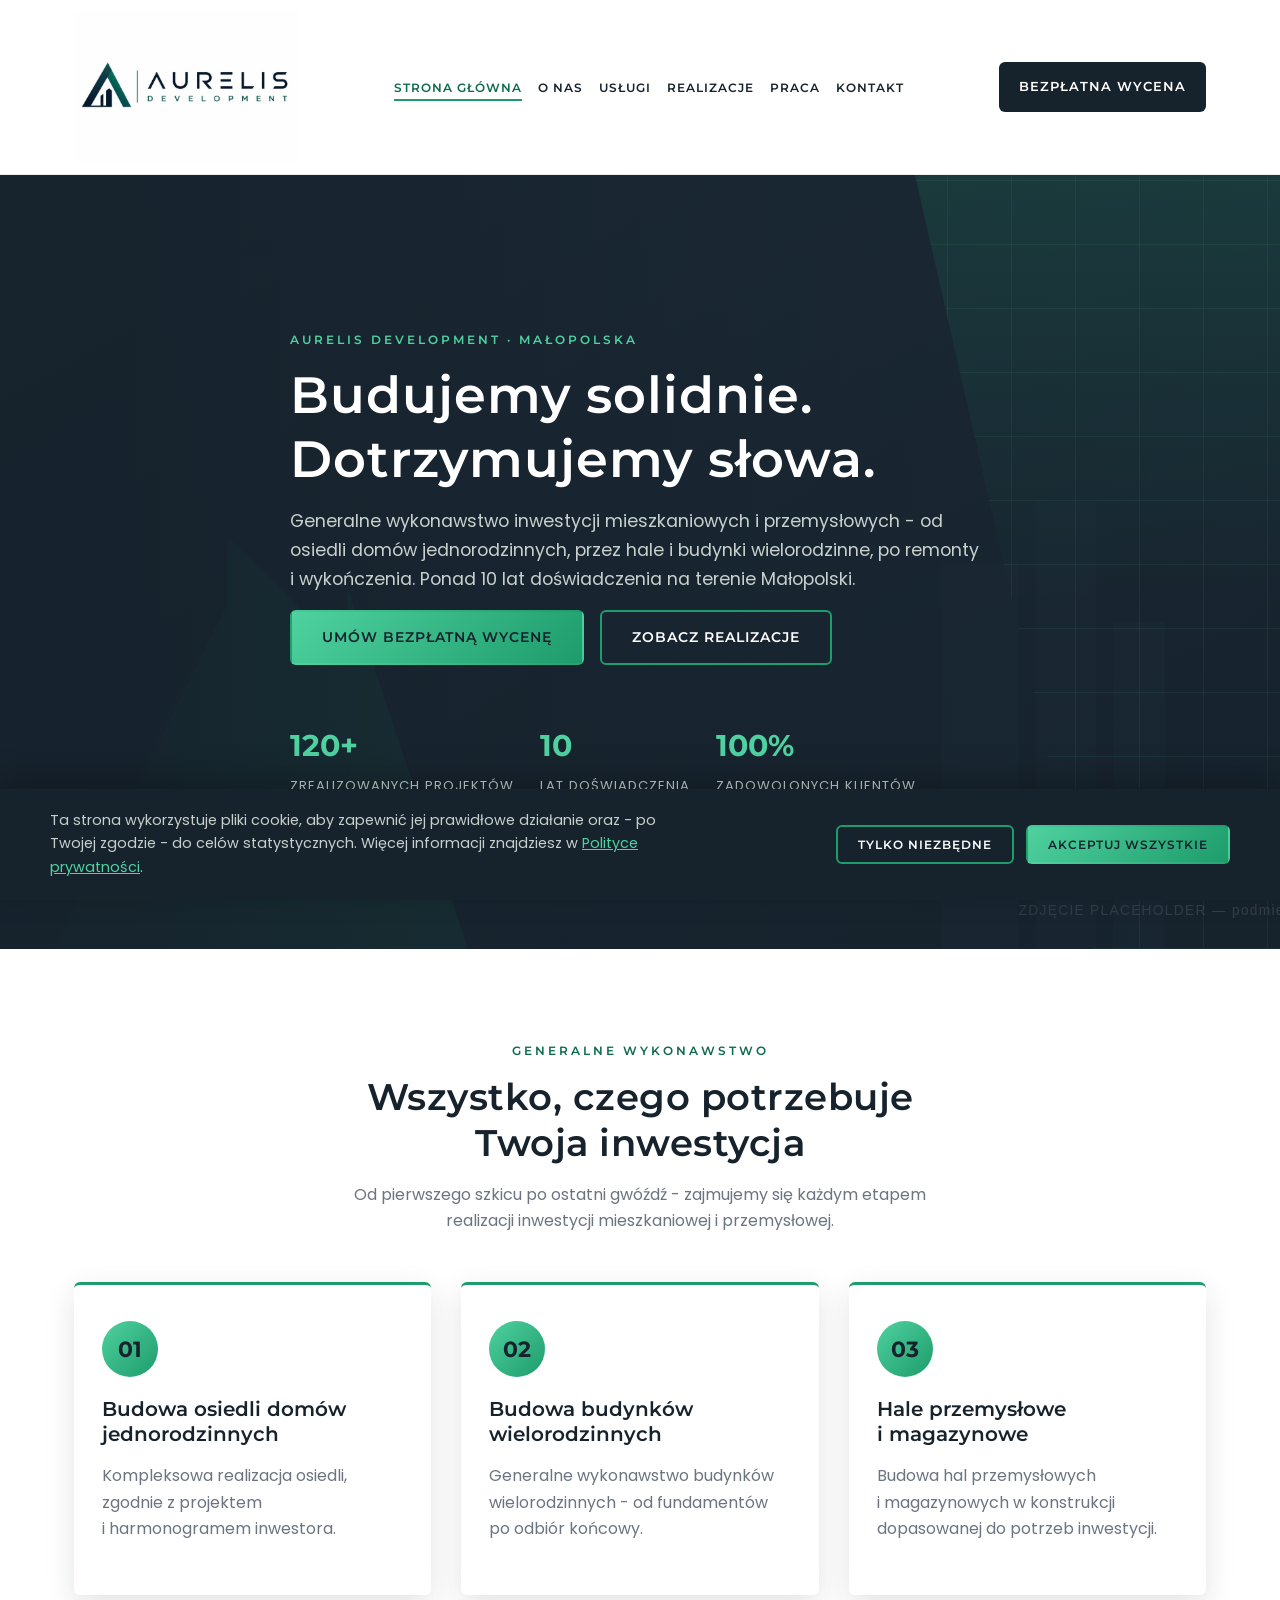
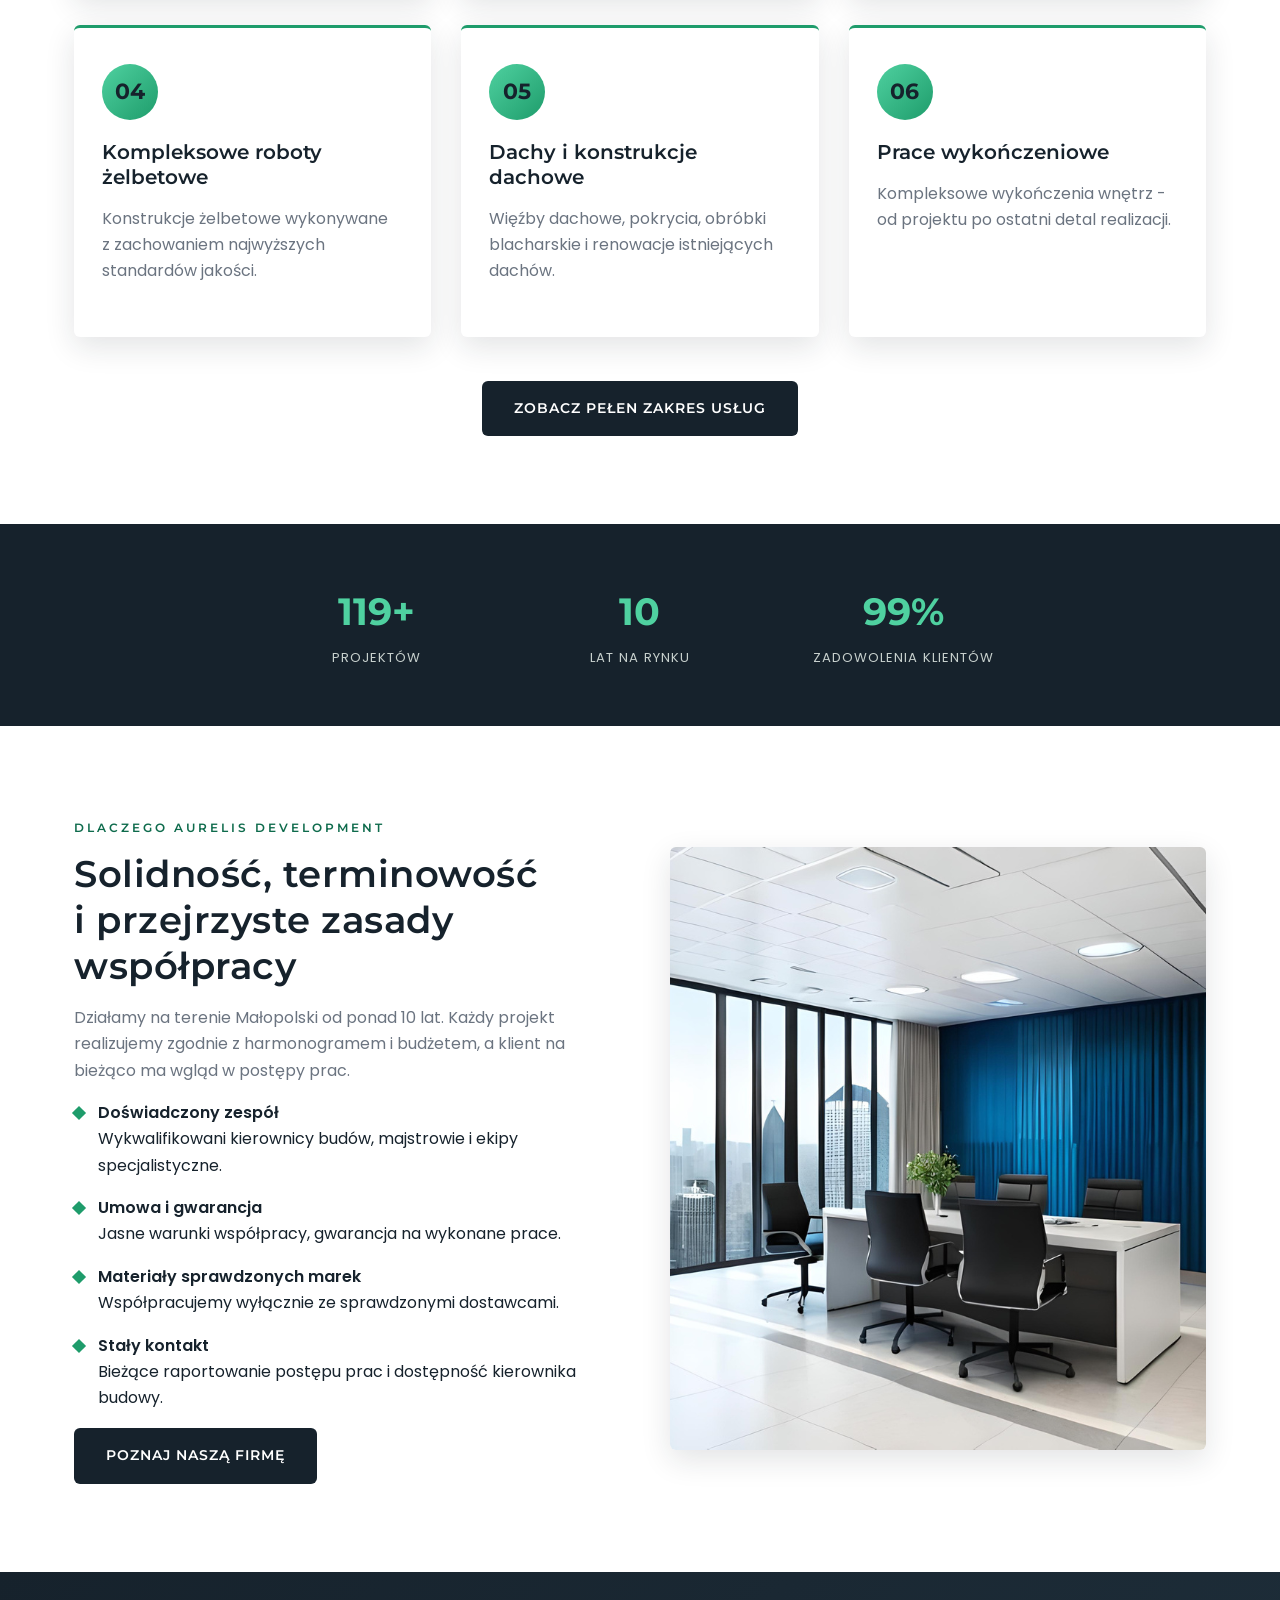
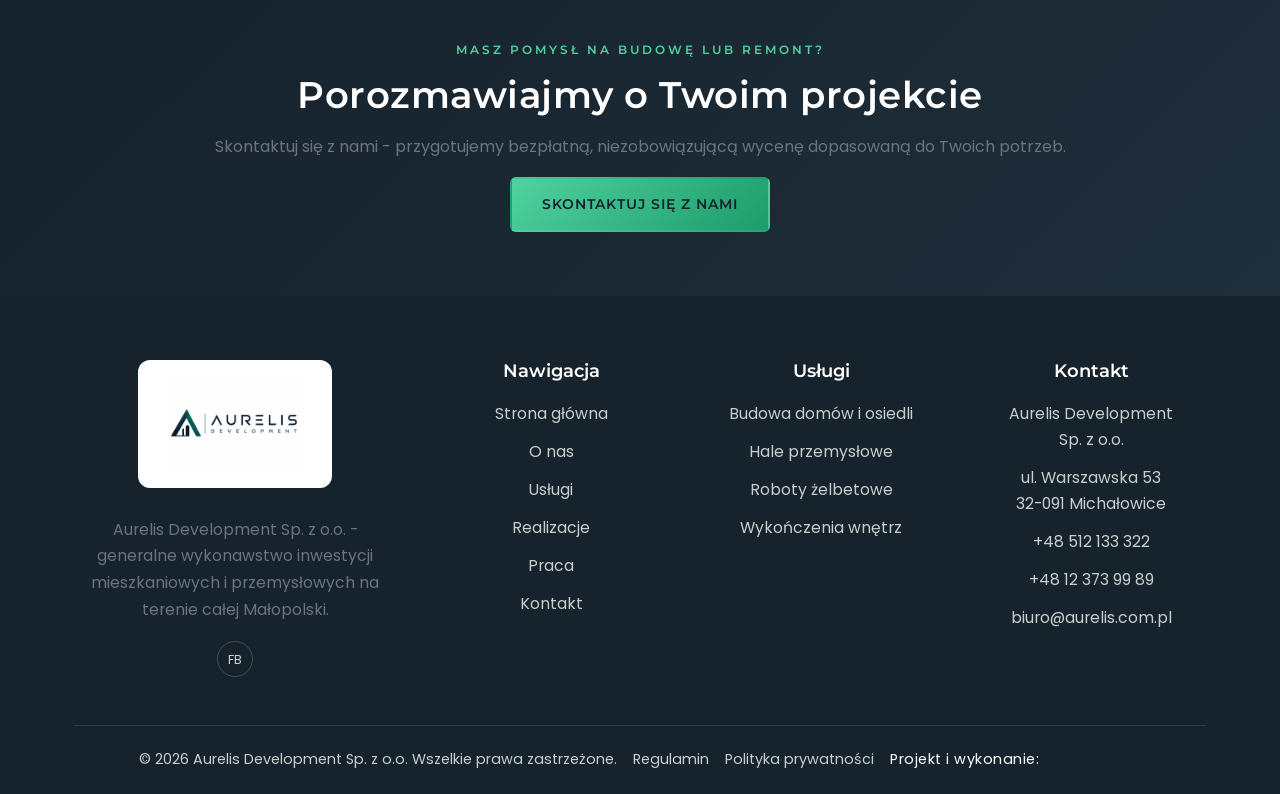
==== index.html @ bced46e0 "SEO/heading audit: fix hierarchy bugs, add OG/canonical/JSON-LD Heading structure: - uslugi.html / p" ====
<!DOCTYPE html>
<html lang="pl">
<head>
<meta charset="UTF-8">
<meta name="viewport" content="width=device-width, initial-scale=1.0">
<title>Aurelis Development - Budowa domów i remonty | Kraków i Małopolska</title>
<meta name="description" content="Aurelis Development Sp. z o.o. - generalne wykonawstwo inwestycji mieszkaniowych i przemysłowych. Budowa domów, osiedli, hal, remonty i wykończenia na terenie Małopolski. Bezpłatna wycena.">
<meta name="keywords" content="budowa domów Kraków, generalne wykonawstwo Małopolska, firma budowlana Kraków, budowa osiedli domów jednorodzinnych, budowa hal przemysłowych, remonty i wykończenia, Aurelis Development">
<link rel="canonical" href="https://aurelis.com.pl/">
<meta property="og:type" content="website">
<meta property="og:site_name" content="Aurelis Development">
<meta property="og:locale" content="pl_PL">
<meta property="og:title" content="Aurelis Development - Budowa domów i remonty | Kraków i Małopolska">
<meta property="og:description" content="Aurelis Development Sp. z o.o. - generalne wykonawstwo inwestycji mieszkaniowych i przemysłowych. Budowa domów, osiedli, hal, remonty i wykończenia na terenie Małopolski. Bezpłatna wycena.">
<meta property="og:url" content="https://aurelis.com.pl/">
<meta property="og:image" content="https://aurelis.com.pl/zespol.png">
<meta name="twitter:card" content="summary_large_image">
<script type="application/ld+json">
{
  "@context": "https://schema.org",
  "@type": "GeneralContractor",
  "name": "Aurelis Development Sp. z o.o.",
  "image": "https://aurelis.com.pl/zespol.png",
  "url": "https://aurelis.com.pl/",
  "telephone": "+48512133322",
  "email": "biuro@aurelis.com.pl",
  "address": {
    "@type": "PostalAddress",
    "streetAddress": "ul. Warszawska 53",
    "addressLocality": "Micha\u0142owice",
    "postalCode": "32-091",
    "addressCountry": "PL"
  },
  "geo": {
    "@type": "GeoCoordinates",
    "latitude": 50.171302,
    "longitude": 19.967697
  },
  "areaServed": "Ma\u0142opolska",
  "priceRange": "$$",
  "sameAs": [
    "https://www.facebook.com/profile.php?id=61591508803163"
  ]
}
</script>
<link rel="icon" type="image/svg+xml" href="logo-mark.svg">
<link rel="stylesheet" href="style.css">
</head>
<body>
<a class="skip-link" href="#main-content">Przejdź do treści</a>

<header class="site-header">
  <div class="container">
    <a href="index.html" class="logo"><img src="logo.svg" alt="Aurelis Development"></a>
    <nav class="main-nav" id="mainNav">
      <ul>
        <li><a href="index.html" class="active">Strona główna</a></li>
        <li><a href="o-nas.html">O nas</a></li>
        <li><a href="uslugi.html">Usługi</a></li>
        <li><a href="realizacje.html">Realizacje</a></li>
        <li><a href="praca.html">Praca</a></li>
        <li><a href="kontakt.html">Kontakt</a></li>
      </ul>
    </nav>
    <div class="header-cta">
      <div class="header-phone">Zadzwoń: <span>+48 512 133 322</span></div>
      <a href="kontakt.html" class="btn btn--dark">Bezpłatna wycena</a>
      <button class="nav-toggle" aria-label="Otwórz menu" aria-controls="mainNav" aria-expanded="false"><span></span><span></span><span></span></button>
    </div>
  </div>
</header>

<main id="main-content">

<section class="hero">
  <img src="hero-bg.svg" alt="Zdjęcie realizacji budowlanej - placeholder" class="hero-bg">
  <div class="hero-overlay"></div>
  <div class="container">
    <div class="hero-content">
      <span class="eyebrow">Aurelis Development · Małopolska</span>
      <h1>Budujemy solidnie.<br>Dotrzymujemy słowa.</h1>
      <p class="lead">Generalne wykonawstwo inwestycji mieszkaniowych i przemysłowych - od osiedli domów jednorodzinnych, przez hale i budynki wielorodzinne, po remonty i wykończenia. Ponad 10 lat doświadczenia na terenie Małopolski.</p>
      <div class="hero-actions">
        <a href="kontakt.html" class="btn btn--accent">Umów bezpłatną wycenę</a>
        <a href="realizacje.html" class="btn btn--outline">Zobacz realizacje</a>
      </div>
      <div class="hero-badges">
        <div><strong data-count="120+">120+</strong><span>Zrealizowanych projektów</span></div>
        <div><strong data-count="10">10</strong><span>Lat doświadczenia</span></div>
        <div><strong data-count="100%">100%</strong><span>Zadowolonych klientów</span></div>
      </div>
    </div>
  </div>
</section>

<section class="section">
  <div class="container">
    <div class="section-head reveal">
      <span class="eyebrow">Generalne wykonawstwo</span>
      <h2>Wszystko, czego potrzebuje Twoja inwestycja</h2>
      <p>Od pierwszego szkicu po ostatni gwóźdź - zajmujemy się każdym etapem realizacji inwestycji mieszkaniowej i przemysłowej.</p>
    </div>
    <div class="grid grid--3">
      <div class="card reveal">
        <div class="icon">01</div>
        <h3>Budowa osiedli domów jednorodzinnych</h3>
        <p>Kompleksowa realizacja osiedli, zgodnie z projektem i harmonogramem inwestora.</p>
      </div>
      <div class="card reveal reveal-delay-1">
        <div class="icon">02</div>
        <h3>Budowa budynków wielorodzinnych</h3>
        <p>Generalne wykonawstwo budynków wielorodzinnych - od fundamentów po odbiór końcowy.</p>
      </div>
      <div class="card reveal reveal-delay-2">
        <div class="icon">03</div>
        <h3>Hale przemysłowe i magazynowe</h3>
        <p>Budowa hal przemysłowych i magazynowych w konstrukcji dopasowanej do potrzeb inwestycji.</p>
      </div>
      <div class="card reveal">
        <div class="icon">04</div>
        <h3>Kompleksowe roboty żelbetowe</h3>
        <p>Konstrukcje żelbetowe wykonywane z zachowaniem najwyższych standardów jakości.</p>
      </div>
      <div class="card reveal reveal-delay-1">
        <div class="icon">05</div>
        <h3>Dachy i konstrukcje dachowe</h3>
        <p>Więźby dachowe, pokrycia, obróbki blacharskie i renowacje istniejących dachów.</p>
      </div>
      <div class="card reveal reveal-delay-2">
        <div class="icon">06</div>
        <h3>Prace wykończeniowe</h3>
        <p>Kompleksowe wykończenia wnętrz - od projektu po ostatni detal realizacji.</p>
      </div>
    </div>
    <div style="text-align:center;margin-top:44px;">
      <a href="uslugi.html" class="btn btn--dark">Zobacz pełen zakres usług</a>
    </div>
  </div>
</section>

<section class="stat-strip">
  <div class="container">
    <div class="grid grid--3 stat-strip-grid">
      <div><strong data-count="120+">120+</strong><span>Projektów</span></div>
      <div><strong data-count="10">10</strong><span>Lat na rynku</span></div>
      <div><strong data-count="100%">100%</strong><span>Zadowolenia klientów</span></div>
    </div>
  </div>
</section>

<section class="section">
  <div class="container">
    <div class="split">
      <div class="reveal">
        <span class="eyebrow">Dlaczego Aurelis Development</span>
        <h2>Solidność, terminowość i przejrzyste zasady współpracy</h2>
        <p>Działamy na terenie Małopolski od ponad 10 lat. Każdy projekt realizujemy zgodnie z harmonogramem i budżetem, a klient na bieżąco ma wgląd w postępy prac.</p>
        <ul class="values-list">
          <li><div><strong>Doświadczony zespół</strong><br>Wykwalifikowani kierownicy budów, majstrowie i ekipy specjalistyczne.</div></li>
          <li><div><strong>Umowa i gwarancja</strong><br>Jasne warunki współpracy, gwarancja na wykonane prace.</div></li>
          <li><div><strong>Materiały sprawdzonych marek</strong><br>Współpracujemy wyłącznie ze sprawdzonymi dostawcami.</div></li>
          <li><div><strong>Stały kontakt</strong><br>Bieżące raportowanie postępu prac i dostępność kierownika budowy.</div></li>
        </ul>
        <a href="o-nas.html" class="btn btn--dark">Poznaj naszą firmę</a>
      </div>
      <div class="reveal reveal-delay-1">
        <img src="zespol.png" alt="Zespół Aurelis Development">
      </div>
    </div>
  </div>
</section>

<section class="cta-banner">
  <div class="container reveal">
    <span class="eyebrow">Masz pomysł na budowę lub remont?</span>
    <h2>Porozmawiajmy o Twoim projekcie</h2>
    <p>Skontaktuj się z nami - przygotujemy bezpłatną, niezobowiązującą wycenę dopasowaną do Twoich potrzeb.</p>
    <a href="kontakt.html" class="btn btn--accent">Skontaktuj się z nami</a>
  </div>
</section>

</main>

<footer class="site-footer" id="footer">
  <div class="container">
    <div class="footer-grid">
      <div>
        <div class="footer-logo"><img src="logo.svg" alt="Aurelis Development"></div>
        <p>Aurelis Development Sp. z o.o. - generalne wykonawstwo inwestycji mieszkaniowych i przemysłowych na terenie całej Małopolski.</p>
        <div class="social-links">
          <a href="https://www.facebook.com/profile.php?id=61591508803163" aria-label="Facebook" target="_blank" rel="noopener">FB</a>
        </div>
      </div>
      <div>
        <button type="button" class="footer-nav-toggle" aria-expanded="false" aria-controls="footerNavList">Nawigacja</button>
        <ul id="footerNavList" class="footer-nav-list">
          <li><a href="index.html">Strona główna</a></li>
          <li><a href="o-nas.html">O nas</a></li>
          <li><a href="uslugi.html">Usługi</a></li>
          <li><a href="realizacje.html">Realizacje</a></li>
          <li><a href="praca.html">Praca</a></li>
          <li><a href="kontakt.html">Kontakt</a></li>
        </ul>
      </div>
      <div>
        <button type="button" class="footer-nav-toggle" aria-expanded="false" aria-controls="footerUslugiList">Usługi</button>
        <ul id="footerUslugiList" class="footer-nav-list">
          <li><a href="uslugi.html">Budowa domów i osiedli</a></li>
          <li><a href="uslugi.html">Hale przemysłowe</a></li>
          <li><a href="uslugi.html">Roboty żelbetowe</a></li>
          <li><a href="uslugi.html">Wykończenia wnętrz</a></li>
        </ul>
      </div>
      <div>
        <button type="button" class="footer-nav-toggle" aria-expanded="false" aria-controls="footerKontaktList">Kontakt</button>
        <ul id="footerKontaktList" class="footer-nav-list">
          <li>Aurelis Development Sp. z o.o.</li>
          <li>ul. Warszawska 53<br>32-091 Michałowice</li>
          <li>+48 512 133 322</li>
          <li>+48 12 373 99 89</li>
          <li>biuro@aurelis.com.pl</li>
        </ul>
      </div>
    </div>
    <div class="footer-bottom">
      <span>© <span id="year">2026</span> Aurelis Development Sp. z o.o. Wszelkie prawa zastrzeżone.</span>
      <a href="regulamin.html">Regulamin</a>
      <a href="polityka-prywatnosci.html">Polityka prywatności</a>
      <a href="https://www.facebook.com/profile.php?id=61591915780293" target="_blank" rel="noopener" class="footer-credit-link">Projekt i wykonanie: <span class="shine-text">VERO STUDIO</span></a>
    </div>
  </div>
</footer>

<div class="cookie-banner" id="cookieBanner">
  <div class="cookie-banner-inner">
    <p>Ta strona wykorzystuje pliki cookie, aby zapewnić jej prawidłowe działanie oraz - po Twojej zgodzie - do celów statystycznych. Więcej informacji znajdziesz w <a href="polityka-prywatnosci.html#cookies">Polityce prywatności</a>.</p>
    <div class="cookie-banner-actions">
      <button type="button" class="btn btn--outline btn--sm" id="cookieRejectBtn">Tylko niezbędne</button>
      <button type="button" class="btn btn--accent btn--sm" id="cookieAcceptBtn">Akceptuj wszystkie</button>
    </div>
  </div>
</div>

<script src="script.js"></script>
</body>
</html>
---- style.css ----
/* ===========================================================
   Aurelis Development — style.css
   Kolorystyka wg logo: granatowa noc + odcienie zieleni/szmaragdu
   =========================================================== */

:root{
  --accent: #1E9C6B;
  --accent-light: #4FD1A0;
  --accent-dark: #0E6B4C;
  --dark: #16222C;
  --dark-2: #1E2E3A;
  --dark-3: #2A4054;
  --cream: #F4F8F6;
  --white: #FFFFFF;
  --gray: #6B7480;
  --gray-light: #C7D0CD;

  --max-width: 1180px;
  --radius: 6px;
  --shadow: 0 10px 30px rgba(22,34,44,0.12);
  --transition: 0.25s ease;

  --font-heading: 'Montserrat', 'Poppins', Arial, sans-serif;
  --font-body: 'Poppins', Arial, sans-serif;
}

/* ===== Czcionki (hostowane lokalnie - bez zapytań do Google przed zgodą na cookies) ===== */
@font-face{
  font-family:'Montserrat'; font-style:normal; font-weight:500 700; font-display:swap;
  src:url('montserrat-500-700-latin-ext.woff2') format('woff2');
  unicode-range:U+0100-02BA,U+02BD-02C5,U+02C7-02CC,U+02CE-02D7,U+02DD-02FF,U+0304,U+0308,U+0329,U+1D00-1DBF,U+1E00-1E9F,U+1EF2-1EFF,U+2020,U+20A0-20AB,U+20AD-20C0,U+2113,U+2C60-2C7F,U+A720-A7FF;
}
@font-face{
  font-family:'Montserrat'; font-style:normal; font-weight:500 700; font-display:swap;
  src:url('montserrat-500-700-latin.woff2') format('woff2');
  unicode-range:U+0000-00FF,U+0131,U+0152-0153,U+02BB-02BC,U+02C6,U+02DA,U+02DC,U+0304,U+0308,U+0329,U+2000-206F,U+20AC,U+2122,U+2191,U+2193,U+2212,U+2215,U+FEFF,U+FFFD;
}
@font-face{
  font-family:'Poppins'; font-style:normal; font-weight:300; font-display:swap;
  src:url('poppins-300-latin-ext.woff2') format('woff2');
  unicode-range:U+0100-02BA,U+02BD-02C5,U+02C7-02CC,U+02CE-02D7,U+02DD-02FF,U+0304,U+0308,U+0329,U+1D00-1DBF,U+1E00-1E9F,U+1EF2-1EFF,U+2020,U+20A0-20AB,U+20AD-20C0,U+2113,U+2C60-2C7F,U+A720-A7FF;
}
@font-face{
  font-family:'Poppins'; font-style:normal; font-weight:300; font-display:swap;
  src:url('poppins-300-latin.woff2') format('woff2');
  unicode-range:U+0000-00FF,U+0131,U+0152-0153,U+02BB-02BC,U+02C6,U+02DA,U+02DC,U+0304,U+0308,U+0329,U+2000-206F,U+20AC,U+2122,U+2191,U+2193,U+2212,U+2215,U+FEFF,U+FFFD;
}
@font-face{
  font-family:'Poppins'; font-style:normal; font-weight:400; font-display:swap;
  src:url('poppins-400-latin-ext.woff2') format('woff2');
  unicode-range:U+0100-02BA,U+02BD-02C5,U+02C7-02CC,U+02CE-02D7,U+02DD-02FF,U+0304,U+0308,U+0329,U+1D00-1DBF,U+1E00-1E9F,U+1EF2-1EFF,U+2020,U+20A0-20AB,U+20AD-20C0,U+2113,U+2C60-2C7F,U+A720-A7FF;
}
@font-face{
  font-family:'Poppins'; font-style:normal; font-weight:400; font-display:swap;
  src:url('poppins-400-latin.woff2') format('woff2');
  unicode-range:U+0000-00FF,U+0131,U+0152-0153,U+02BB-02BC,U+02C6,U+02DA,U+02DC,U+0304,U+0308,U+0329,U+2000-206F,U+20AC,U+2122,U+2191,U+2193,U+2212,U+2215,U+FEFF,U+FFFD;
}
@font-face{
  font-family:'Poppins'; font-style:normal; font-weight:500; font-display:swap;
  src:url('poppins-500-latin-ext.woff2') format('woff2');
  unicode-range:U+0100-02BA,U+02BD-02C5,U+02C7-02CC,U+02CE-02D7,U+02DD-02FF,U+0304,U+0308,U+0329,U+1D00-1DBF,U+1E00-1E9F,U+1EF2-1EFF,U+2020,U+20A0-20AB,U+20AD-20C0,U+2113,U+2C60-2C7F,U+A720-A7FF;
}
@font-face{
  font-family:'Poppins'; font-style:normal; font-weight:500; font-display:swap;
  src:url('poppins-500-latin.woff2') format('woff2');
  unicode-range:U+0000-00FF,U+0131,U+0152-0153,U+02BB-02BC,U+02C6,U+02DA,U+02DC,U+0304,U+0308,U+0329,U+2000-206F,U+20AC,U+2122,U+2191,U+2193,U+2212,U+2215,U+FEFF,U+FFFD;
}
@font-face{
  font-family:'Poppins'; font-style:normal; font-weight:600; font-display:swap;
  src:url('poppins-600-latin-ext.woff2') format('woff2');
  unicode-range:U+0100-02BA,U+02BD-02C5,U+02C7-02CC,U+02CE-02D7,U+02DD-02FF,U+0304,U+0308,U+0329,U+1D00-1DBF,U+1E00-1E9F,U+1EF2-1EFF,U+2020,U+20A0-20AB,U+20AD-20C0,U+2113,U+2C60-2C7F,U+A720-A7FF;
}
@font-face{
  font-family:'Poppins'; font-style:normal; font-weight:600; font-display:swap;
  src:url('poppins-600-latin.woff2') format('woff2');
  unicode-range:U+0000-00FF,U+0131,U+0152-0153,U+02BB-02BC,U+02C6,U+02DA,U+02DC,U+0304,U+0308,U+0329,U+2000-206F,U+20AC,U+2122,U+2191,U+2193,U+2212,U+2215,U+FEFF,U+FFFD;
}

*, *::before, *::after{ box-sizing: border-box; }
html{ scroll-behavior: smooth; }

/* ===== Skip link (WCAG 2.4.1 Bypass Blocks) ===== */
.skip-link{
  position:absolute;
  top:-100px; left:16px;
  background: var(--dark);
  color: var(--white);
  padding: 12px 20px;
  border-radius: var(--radius);
  z-index: 1000;
  font-family: var(--font-heading);
  font-weight:600;
  font-size:0.85rem;
  text-decoration:none;
  transition: top 0.2s ease;
}
.skip-link:focus{ top:16px; }


body{
  margin:0;
  font-family: var(--font-body);
  color: var(--dark);
  background: var(--white);
  line-height: 1.65;
  -webkit-font-smoothing: antialiased;
}

img{ max-width:100%; display:block; }
a{ color: inherit; text-decoration:none; }
ul{ list-style:none; margin:0; padding:0; }

.container{
  max-width: var(--max-width);
  margin: 0 auto;
  padding: 0 24px;
}

h1,h2,h3,h4{
  font-family: var(--font-heading);
  font-weight: 600;
  color: var(--dark);
  line-height: 1.25;
  margin: 0 0 16px;
}

h1{ font-size: clamp(2rem, 4vw, 3.2rem); letter-spacing: 1px; }
h2{ font-size: clamp(1.6rem, 3vw, 2.3rem); letter-spacing: 0.5px; }
h3{ font-size: 1.25rem; }

p{ margin: 0 0 16px; color: var(--gray); }

.eyebrow{
  display:inline-block;
  font-family: var(--font-heading);
  font-size: 0.78rem;
  letter-spacing: 3px;
  text-transform: uppercase;
  color: var(--accent-dark);
  font-weight: 600;
  margin-bottom: 12px;
}
.hero .eyebrow, .cta-banner .eyebrow, .job-card .eyebrow, .section--dark .eyebrow{ color: var(--accent-light); }

.section{ padding: 88px 0; }
.section--dark{ background: var(--dark); color: var(--white); }
.section--dark h2, .section--dark h3{ color: var(--white); }
.section--dark p{ color: var(--gray-light); }
.section--cream{ background: var(--cream); }

/* ===== Scroll reveal ===== */
.reveal{
  opacity:0;
  transform: translateY(28px);
  transition: opacity 0.7s ease, transform 0.7s ease;
}
.reveal.is-visible{ opacity:1; transform:none; }
.reveal-delay-1{ transition-delay: 0.12s; }
.reveal-delay-2{ transition-delay: 0.24s; }
.reveal-delay-3{ transition-delay: 0.36s; }
@media (prefers-reduced-motion: reduce){
  .reveal{ opacity:1; transform:none; transition:none; }
}

.section-head{
  max-width: 640px;
  margin: 0 auto 48px;
  text-align: center;
}
.section-head p{ margin: 0 auto; }

/* Buttons */
.btn{
  display:inline-flex;
  align-items:center;
  gap:10px;
  padding: 14px 30px;
  border-radius: var(--radius);
  font-family: var(--font-heading);
  font-weight: 600;
  font-size: 0.9rem;
  letter-spacing: 1px;
  text-transform: uppercase;
  border: 2px solid transparent;
  cursor:pointer;
  transition: all var(--transition);
  white-space: nowrap;
}
.btn{ position:relative; overflow:hidden; }
.btn::before{
  content:"";
  position:absolute;
  top:0; left:-60%;
  width:40%; height:100%;
  background: rgba(255,255,255,0.25);
  transform: skewX(-20deg);
  transition: left 0.55s ease;
}
.btn:hover::before{ left: 140%; }
.btn--accent{
  background: linear-gradient(135deg, var(--accent-light), var(--accent));
  color: var(--dark);
}
.btn--accent:hover{ filter: brightness(1.08); transform: translateY(-2px); box-shadow: 0 12px 24px rgba(30,156,107,0.28); }
.btn--outline{
  border-color: var(--accent);
  color: var(--white);
  background: transparent;
}
.btn--outline:hover{ background: var(--accent); color: var(--dark); transform: translateY(-2px); }
.btn--dark{
  background: var(--dark);
  color: var(--white);
}
.btn--dark:hover{ background: var(--dark-2); transform: translateY(-2px); }
.btn--sm{ padding: 10px 20px; font-size: 0.78rem; }

/* ===== Cookie consent banner ===== */
.cookie-banner{
  position: fixed;
  left:0; right:0; bottom:0;
  z-index: 200;
  background: var(--dark);
  box-shadow: 0 -10px 30px rgba(0,0,0,0.25);
  padding: 20px 24px;
  transform: translateY(120%);
  transition: transform 0.4s ease;
}
.cookie-banner.is-visible{ transform: none; }
.cookie-banner-inner{
  max-width: var(--max-width);
  margin: 0 auto;
  display:flex;
  align-items:center;
  justify-content:space-between;
  gap: 24px;
  flex-wrap: wrap;
}
.cookie-banner p{ margin:0; color: var(--gray-light); font-size: 0.9rem; max-width: 640px; }
.cookie-banner a{ color: var(--accent-light); text-decoration: underline; }
.cookie-banner-actions{ display:flex; gap:12px; flex-wrap:wrap; flex-shrink:0; }

/* ===== Legal pages prose ===== */
.legal-content{ max-width: 820px; margin: 0 auto; }
.legal-content h2{ margin-top: 44px; }
.legal-content h2:first-child{ margin-top:0; }
.legal-content ul{ list-style: disc; padding-left: 22px; margin-bottom: 16px; }
.legal-content ul li{ margin-bottom: 8px; color: var(--gray); }
.legal-content .legal-updated{ color: var(--gray); font-size: 0.85rem; margin-bottom: 40px; }

/* ===== Header ===== */
.site-header{
  position: sticky;
  top:0;
  z-index: 100;
  background: rgba(255,255,255,0.96);
  backdrop-filter: blur(6px);
  border-bottom: 1px solid rgba(22,34,44,0.08);
}
.site-header .container{
  display:flex;
  align-items:center;
  justify-content:space-between;
  gap: 24px;
  padding-top: 12px;
  padding-bottom: 12px;
}
.logo{ flex-shrink:0; }
.logo img{ height: 192px; width:auto; display:block; }

.nav-toggle{
  display:none;
  flex-direction:column;
  gap:5px;
  background:none;
  border:none;
  cursor:pointer;
  padding: 8px;
}
.nav-toggle span{
  width: 26px;
  height: 2px;
  background: var(--dark);
  display:block;
}

.main-nav ul{
  display:flex;
  gap: 26px;
  align-items:center;
  flex-wrap: nowrap;
}
.main-nav ul li{ flex-shrink:0; }
.main-nav a{
  font-family: var(--font-heading);
  font-size: 0.88rem;
  font-weight: 600;
  letter-spacing: 1px;
  text-transform: uppercase;
  color: var(--dark);
  position: relative;
  padding: 6px 0;
  white-space: nowrap;
}
.main-nav a::after{
  content:"";
  position:absolute;
  left:0; bottom:0;
  width:0; height:2px;
  background: var(--accent);
  transition: width var(--transition);
}
.main-nav a:hover::after,
.main-nav a.active::after{ width:100%; }
.main-nav a.active{ color: var(--accent-dark); }

.header-cta{ display:flex; align-items:center; gap:20px; flex-shrink:0; }
.header-phone{
  font-family: var(--font-heading);
  font-weight:600;
  font-size: 0.9rem;
  color: var(--dark);
  white-space: nowrap;
}
.header-phone span{ color: var(--accent-dark); }

/* ===== Hero ===== */
.hero{
  position: relative;
  color: var(--white);
  min-height: 86vh;
  display:flex;
  align-items:center;
  background: var(--dark);
  overflow:hidden;
}
.hero-bg{
  position:absolute; inset:0;
  width:100%; height:100%;
  object-fit: cover;
  opacity: 0.55;
}
.hero-overlay{
  position:absolute; inset:0;
  background: linear-gradient(90deg, rgba(22,34,44,0.92) 10%, rgba(22,34,44,0.55) 60%, rgba(22,34,44,0.35) 100%);
}
.hero::before{
  content:"";
  position:absolute;
  top:0; right:0;
  width: 46%; height:100%;
  background:
    linear-gradient(180deg, rgba(30,156,107,0.16), rgba(30,156,107,0) 55%),
    repeating-linear-gradient(90deg, rgba(79,209,160,0.08) 0 1px, transparent 1px 64px),
    repeating-linear-gradient(0deg, rgba(79,209,160,0.08) 0 1px, transparent 1px 64px);
  clip-path: polygon(38% 0, 100% 0, 100% 100%, 68% 100%);
  z-index:1;
  pointer-events:none;
}
.hero .container{ position:relative; z-index:2; }
.hero-content{ max-width: 700px; }
.hero-content h1{ color: var(--white); }
.hero-content p.lead{ color: var(--gray-light); font-size: 1.1rem; }
.hero-actions{ display:flex; gap:16px; flex-wrap:wrap; margin-top: 12px; }

.hero-badges{
  display:flex;
  gap: 26px;
  margin-top: 56px;
  flex-wrap:wrap;
  row-gap: 28px;
}
.hero-badges div strong{
  display:block;
  font-family: var(--font-heading);
  font-size: 1.9rem;
  color: var(--accent-light);
}
.hero-badges div span{
  font-size: 0.82rem;
  letter-spacing: 1px;
  text-transform: uppercase;
  color: var(--gray-light);
}

/* ===== Page hero (subpages) ===== */
.page-hero{
  position:relative;
  background: var(--dark);
  color: var(--white);
  padding: 70px 0 60px;
  text-align:center;
  overflow:hidden;
}
.page-hero::before{
  content:"";
  position:absolute; inset:0;
  background:
    repeating-linear-gradient(90deg, rgba(79,209,160,0.06) 0 1px, transparent 1px 56px),
    repeating-linear-gradient(0deg, rgba(79,209,160,0.06) 0 1px, transparent 1px 56px);
  mask-image: radial-gradient(ellipse at center, black 0%, transparent 75%);
}
.page-hero .container{ position:relative; z-index:2; }
.page-hero h1{ color: var(--white); }
.page-hero p{ color: var(--gray-light); max-width:600px; margin: 0 auto; }
.breadcrumb{
  font-size: 0.8rem;
  letter-spacing: 1px;
  text-transform: uppercase;
  color: var(--accent-light);
  margin-bottom: 14px;
}
.breadcrumb a{ color: var(--gray-light); }
.breadcrumb a:hover{ color: var(--accent-light); }

/* ===== Cards / Grid ===== */
.grid{ display:grid; gap: 30px; }
.grid--3{ grid-template-columns: repeat(3, 1fr); }
.grid--2{ grid-template-columns: repeat(2, 1fr); }
.grid--4{ grid-template-columns: repeat(4, 1fr); }
.grid > *, .split > *, .contact-grid > *, .job-columns > *{ min-width:0; }

.card{
  background: var(--white);
  border-radius: var(--radius);
  box-shadow: var(--shadow);
  padding: 36px 28px;
  border-top: 3px solid var(--accent);
  transition: transform var(--transition), box-shadow var(--transition);
}
.card:hover{ transform: translateY(-6px); box-shadow: 0 20px 40px rgba(22,34,44,0.16); }
.card .icon{
  width:56px; height:56px;
  border-radius:50%;
  background: linear-gradient(135deg, var(--accent-light), var(--accent));
  display:flex; align-items:center; justify-content:center;
  margin-bottom: 20px;
  color: var(--dark);
  font-size: 1.4rem;
  font-weight:700;
  font-family: var(--font-heading);
  transition: transform var(--transition);
}
.card:hover .icon{ transform: rotate(-8deg) scale(1.06); }

/* Karty opinii: nazwisko wyrównane do dołu niezależnie od długości cytatu */
.card--testimonial{ display:flex; flex-direction:column; }
.card--testimonial p{ margin-bottom:0; }
.card--testimonial h3{ margin-top:auto; padding-top:20px; }

/* ===== Praca / job posting ===== */
.job-card{
  background: var(--dark);
  color: var(--white);
  border-radius: var(--radius);
  box-shadow: var(--shadow);
  padding: 44px;
  position:relative;
  overflow:hidden;
}
.job-card::before{
  content:"";
  position:absolute; top:0; left:0; right:0; height:4px;
  background: linear-gradient(90deg, var(--accent-light), var(--accent));
}
.job-rate{
  display:inline-flex;
  align-items:center;
  gap:10px;
  background: linear-gradient(135deg, var(--accent-light), var(--accent));
  color: var(--dark);
  font-family: var(--font-heading);
  font-weight:700;
  font-size: 1.3rem;
  padding: 12px 24px;
  border-radius: var(--radius);
  margin-bottom: 22px;
}
.job-card h2, .job-card h3{ color: var(--white); }
.job-columns{
  display:grid;
  grid-template-columns: 1fr 1fr;
  gap: 40px;
  margin: 28px 0 32px;
}
.job-list li{
  display:flex;
  gap:12px;
  margin-bottom: 14px;
  align-items:flex-start;
  color: var(--gray-light);
}
.job-list .tick{
  color: var(--accent-light);
  font-weight:700;
  flex-shrink:0;
}
.job-location{
  font-family: var(--font-heading);
  font-size: 0.85rem;
  letter-spacing: 1px;
  text-transform: uppercase;
  color: var(--accent-light);
  margin-bottom: 22px;
}
.job-actions{ display:flex; gap:16px; flex-wrap:wrap; }

.stat-strip{
  background: var(--dark);
  color: var(--white);
  padding: 56px 0;
}
.stat-strip .grid--4, .stat-strip .grid--3, .stat-strip .grid--2{ text-align:center; }
.stat-strip-grid{ max-width:760px; margin:0 auto; }
.stat-strip strong{
  display:block;
  font-family: var(--font-heading);
  font-size: 2.4rem;
  color: var(--accent-light);
}
.stat-strip span{
  font-size: 0.82rem;
  letter-spacing: 1px;
  text-transform: uppercase;
  color: var(--gray-light);
}

/* ===== About split ===== */
.split{
  display:grid;
  grid-template-columns: 1fr 1fr;
  gap: 60px;
  align-items:center;
}
.split img{ border-radius: var(--radius); box-shadow: var(--shadow); }
.values-list li{
  display:flex;
  gap: 14px;
  margin-bottom: 16px;
  align-items:flex-start;
}
.values-list li::before{
  content:"";
  min-width:10px; height:10px;
  margin-top:8px;
  background: var(--accent);
  transform: rotate(45deg);
}

/* ===== Services detail ===== */
.service-row{
  display:grid;
  grid-template-columns: 90px 1fr;
  gap: 26px;
  padding: 32px 0;
  border-bottom: 1px solid rgba(22,34,44,0.08);
  align-items:flex-start;
}
.service-row:last-child{ border-bottom:none; }
.service-num{
  font-family: var(--font-heading);
  font-size: 2.2rem;
  color: var(--accent);
  font-weight:700;
}

/* ===== Gallery ===== */
.gallery-item{
  position:relative;
  overflow:hidden;
  border-radius: var(--radius);
  box-shadow: var(--shadow);
}
.gallery-item img{
  transition: transform 0.4s ease;
}
.gallery-item:hover img{ transform: scale(1.06); }
.gallery-tag{
  position:absolute;
  bottom:14px; left:14px;
  background: rgba(22,34,44,0.85);
  color: var(--accent-light);
  font-family: var(--font-heading);
  font-size: 0.75rem;
  letter-spacing: 1px;
  text-transform: uppercase;
  padding: 6px 12px;
  border-radius: 3px;
}

/* ===== CTA banner ===== */
.cta-banner{
  background: linear-gradient(135deg, var(--dark), var(--dark-2));
  color: var(--white);
  padding: 64px 0;
  text-align:center;
}
.cta-banner h2{ color: var(--white); }

/* ===== Contact page ===== */
.contact-grid{
  display:grid;
  grid-template-columns: 1fr 1fr;
  gap: 50px;
}
.contact-info-card{
  background: var(--dark);
  color: var(--white);
  padding: 40px;
  border-radius: var(--radius);
}
.contact-info-card h2{ color: var(--accent-light); font-size: 1.25rem; letter-spacing:normal; }
.contact-info-item{
  display:flex;
  gap:16px;
  margin-bottom: 22px;
  align-items:flex-start;
}
.contact-info-item .ic{
  color: var(--accent-light);
  font-family: var(--font-heading);
  font-weight:700;
}
.contact-info-item div strong{ display:block; color: var(--white); margin-bottom: 2px;}
.contact-info-item div span{ color: var(--gray-light); font-size: 0.95rem; }

.map-wrap{ border-radius: var(--radius); overflow:hidden; box-shadow: var(--shadow); margin-top:40px;}
.map-wrap iframe{ width:100%; height: 340px; border:0; display:block; }

form.contact-form{ display:grid; gap:18px; }
.contact-form label{
  display:block;
  font-family: var(--font-heading);
  font-size: 0.8rem;
  letter-spacing: 1px;
  text-transform: uppercase;
  color: var(--dark);
  margin-bottom: 6px;
}
.contact-form input, .contact-form textarea, .contact-form select{
  width:100%;
  padding: 13px 14px;
  border: 1px solid rgba(22,34,44,0.18);
  border-radius: var(--radius);
  font-family: var(--font-body);
  font-size: 0.95rem;
  background: var(--white);
}
.contact-form input:focus, .contact-form textarea:focus, .contact-form select:focus{
  outline: 2px solid var(--accent-dark);
  outline-offset: 1px;
  border-color: var(--accent);
}
.contact-form input[type="file"]{ padding: 9px 12px; cursor:pointer; }
.form-note{ font-size: 0.82rem; color: var(--gray); margin-top: -6px; }

/* ===== Footer ===== */
.site-footer{
  background: var(--dark);
  color: var(--gray-light);
  padding-top: 64px;
}
.footer-grid{
  display:grid;
  grid-template-columns: 1.4fr 1fr 1fr 1fr;
  gap: 40px;
  padding-bottom: 48px;
  border-bottom: 1px solid rgba(255,255,255,0.1);
  text-align: center;
}
.footer-grid h4{ color: var(--white); font-size: 1.1rem; margin-bottom:20px; }
.footer-grid p{ font-size: 0.98rem; line-height: 1.7; }
.footer-grid ul li{ margin-bottom: 12px; font-size: 0.98rem; }
.footer-grid ul li a:hover{ color: var(--accent-light); }
.footer-nav-toggle{
  display:block;
  width:100%;
  background:none;
  border:none;
  padding:0;
  margin:0 0 20px;
  color: var(--white);
  font-family: var(--font-heading);
  font-weight:600;
  font-size: 1.1rem;
  text-align:center;
  cursor:default;
}
.footer-logo{
  display:inline-block;
  background: var(--white);
  padding: 18px 28px;
  border-radius: 12px;
  margin: 0 auto 20px;
  line-height: 0;
}
.footer-logo img{ height: 92px; display:block; }
.footer-bottom{
  padding: 22px 0;
  display:flex;
  justify-content:center;
  align-items:center;
  font-size: 0.9rem;
  flex-wrap:wrap;
  gap: 16px;
  text-align:center;
}
.footer-bottom a{ color: var(--gray-light); }
.footer-bottom a:hover{ color: var(--accent-light); }

.social-links{ display:flex; gap: 12px; margin-top: 18px; justify-content:center; }
.social-links a{
  width: 36px; height:36px;
  border: 1px solid rgba(255,255,255,0.2);
  border-radius:50%;
  display:flex; align-items:center; justify-content:center;
  font-size: 0.8rem;
  transition: all var(--transition);
}
.social-links a:hover{ background: var(--accent); border-color: var(--accent); color: var(--dark); }

/* ===== Stopka: kredyt "Projekt i wykonanie" - zielony błysk przez litery VERO STUDIO ===== */
.footer-bottom .footer-credit-link{
  color: var(--white);
  text-decoration:none;
  letter-spacing: 0.5px;
}
.footer-bottom .footer-credit-link:hover{ text-decoration: underline; }
.footer-credit-link .shine-text{
  background-image: linear-gradient(
    90deg,
    var(--white) 0%, var(--white) 42%,
    var(--accent-light) 50%,
    var(--white) 58%, var(--white) 100%
  );
  background-repeat: no-repeat;
  background-size: 260% 100%;
  background-position: 200% 0;
  -webkit-background-clip: text;
  background-clip: text;
  -webkit-text-fill-color: transparent;
  color: transparent;
  animation: footer-credit-shine 4s linear infinite;
}
@supports not ((-webkit-background-clip: text) or (background-clip: text)){
  .footer-credit-link .shine-text{ color: var(--white); }
}
@keyframes footer-credit-shine{
  0%{ background-position: 100% 0; }
  100%{ background-position: 0% 0; }
}
@media (prefers-reduced-motion: reduce){
  .footer-credit-link .shine-text{ animation:none; background-position: 0 0; }
}

/* ===== Responsive ===== */
@media (max-width: 1360px){
  .header-phone{ display:none; }
  .main-nav ul{ gap: 16px; }
  .main-nav a{ font-size: 0.78rem; }
  .logo img{ height: 150px; }
  .header-cta .btn{ padding: 12px 18px; font-size: 0.8rem; }
}

@media (max-width: 900px){
  .split, .contact-grid{ grid-template-columns: 1fr; }
  .grid--3, .grid--4{ grid-template-columns: repeat(2, 1fr); }
  .footer-grid{ grid-template-columns: 1fr 1fr; }
  .job-columns{ grid-template-columns: 1fr; gap:8px; }
  .hero::before{ width:60%; }
}

@media (max-width: 960px){
  .nav-toggle{ display:flex; }
  .main-nav{
    position:absolute;
    top: 100%; left:0; right:0;
    background: var(--white);
    box-shadow: var(--shadow);
    max-height:0;
    overflow:hidden;
    transition: max-height var(--transition);
  }
  .main-nav.open{ max-height: 400px; }
  .main-nav ul{ flex-direction:column; gap:0; padding: 10px 24px 20px; }
  .main-nav ul li{ width:100%; border-bottom: 1px solid rgba(22,34,44,0.06); }
  .main-nav a{ display:block; padding: 14px 0; }
  .header-phone{ display:none; }
  .grid--3, .grid--4, .grid--2{ grid-template-columns: 1fr; }
  .footer-grid{ grid-template-columns: 1fr 1fr; text-align:center; gap: 28px 20px; }
  .footer-grid > div:first-child{ grid-column: 1 / -1; }
  .footer-nav-toggle{
    cursor:pointer;
    display:flex;
    align-items:center;
    justify-content:center;
    gap:6px;
    min-height: 24px;
    padding: 6px 0;
  }
  .footer-nav-toggle::after{
    content:"+";
    font-weight:400;
  }
  .footer-nav-toggle[aria-expanded="true"]::after{ content:"\2212"; }
  .footer-nav-list{
    max-height:0;
    overflow:hidden;
    transition:max-height 0.3s ease;
  }
  .footer-nav-list.is-open{ max-height:400px; }
  .section{ padding: 56px 0; }
  .service-row{ grid-template-columns: 60px 1fr; }
  .logo img{ height: 90px; }
  .hero::before{ display:none; }
  .job-card{ padding: 30px 22px; }
}

@media (max-width: 600px){
  .header-cta .btn{ display:none; }
  .btn{ white-space:normal; text-align:center; }
  .cookie-banner-inner{ flex-direction:column; align-items:stretch; }
  .cookie-banner-actions{ justify-content:stretch; }
  .cookie-banner-actions .btn{ flex:1; }
}

@media (max-width: 480px){
  .logo img{ height: 64px; }
  .footer-logo img{ height: 68px; }
}
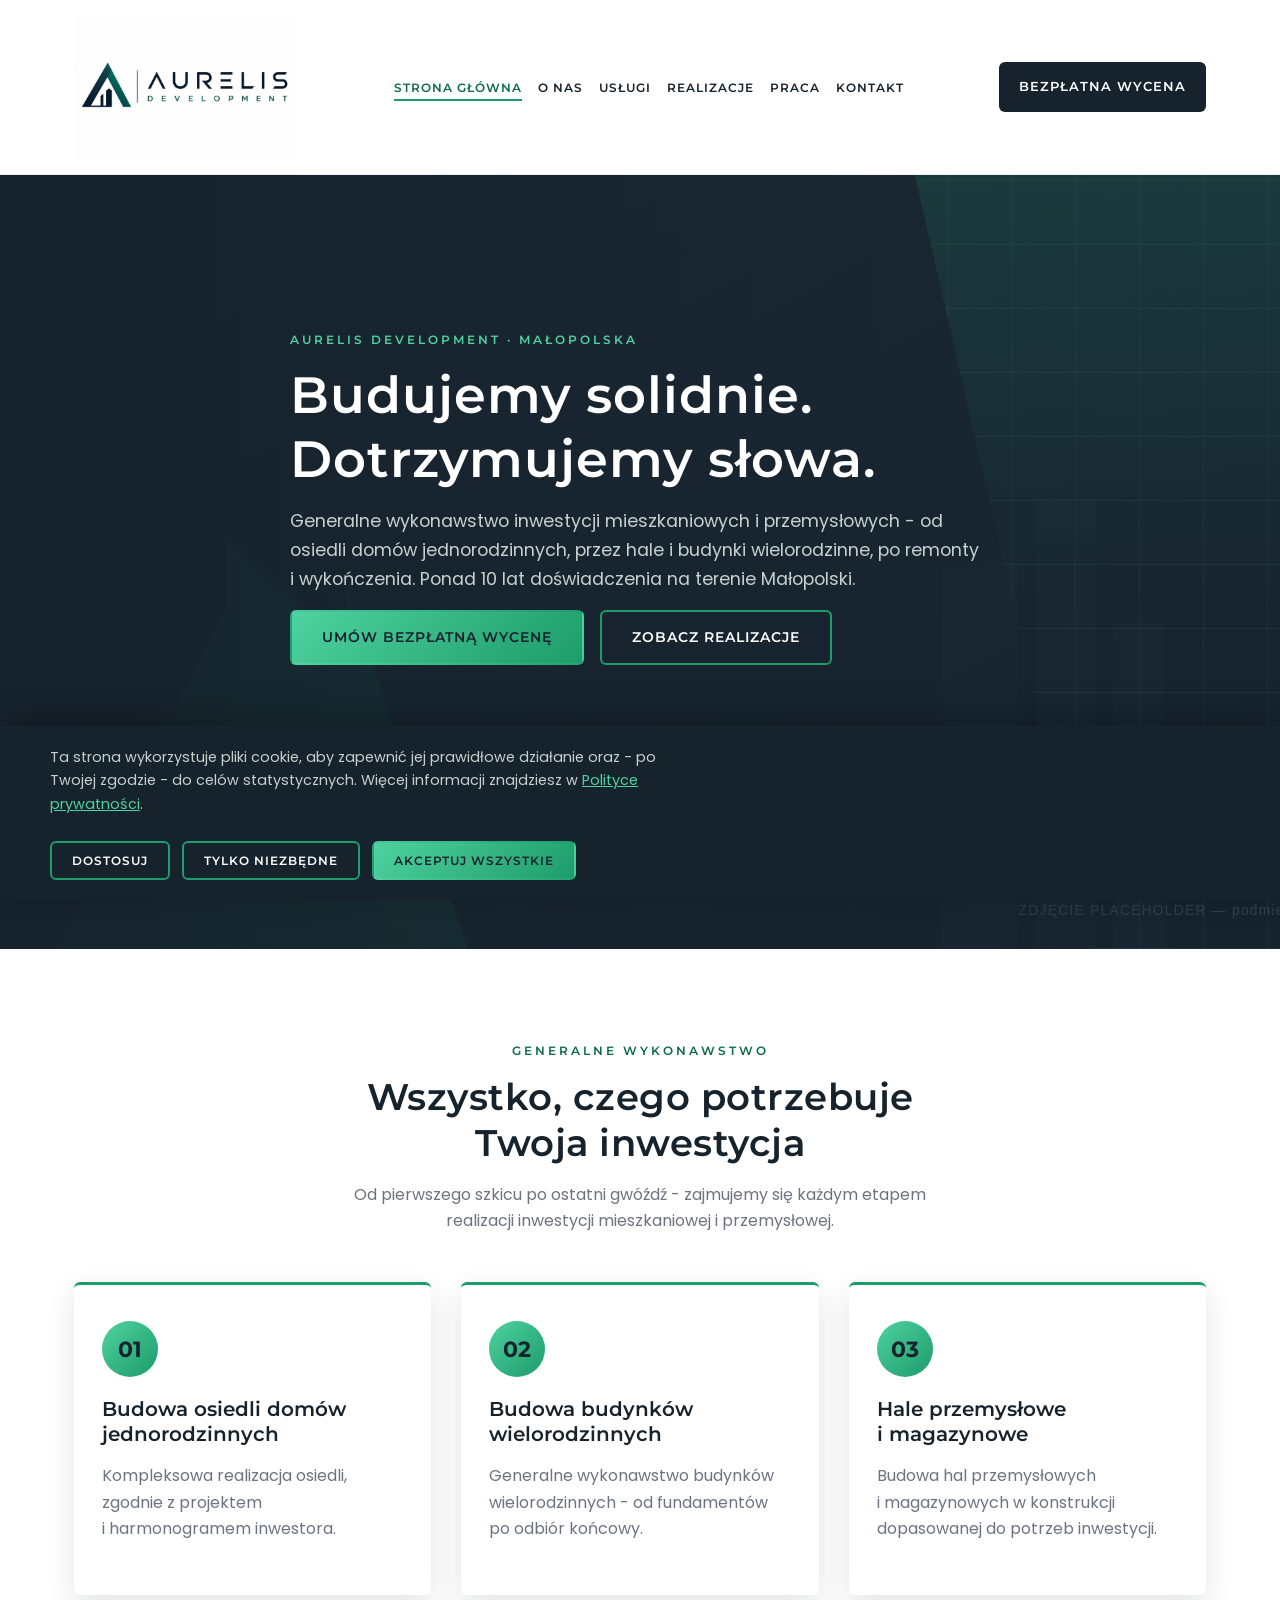
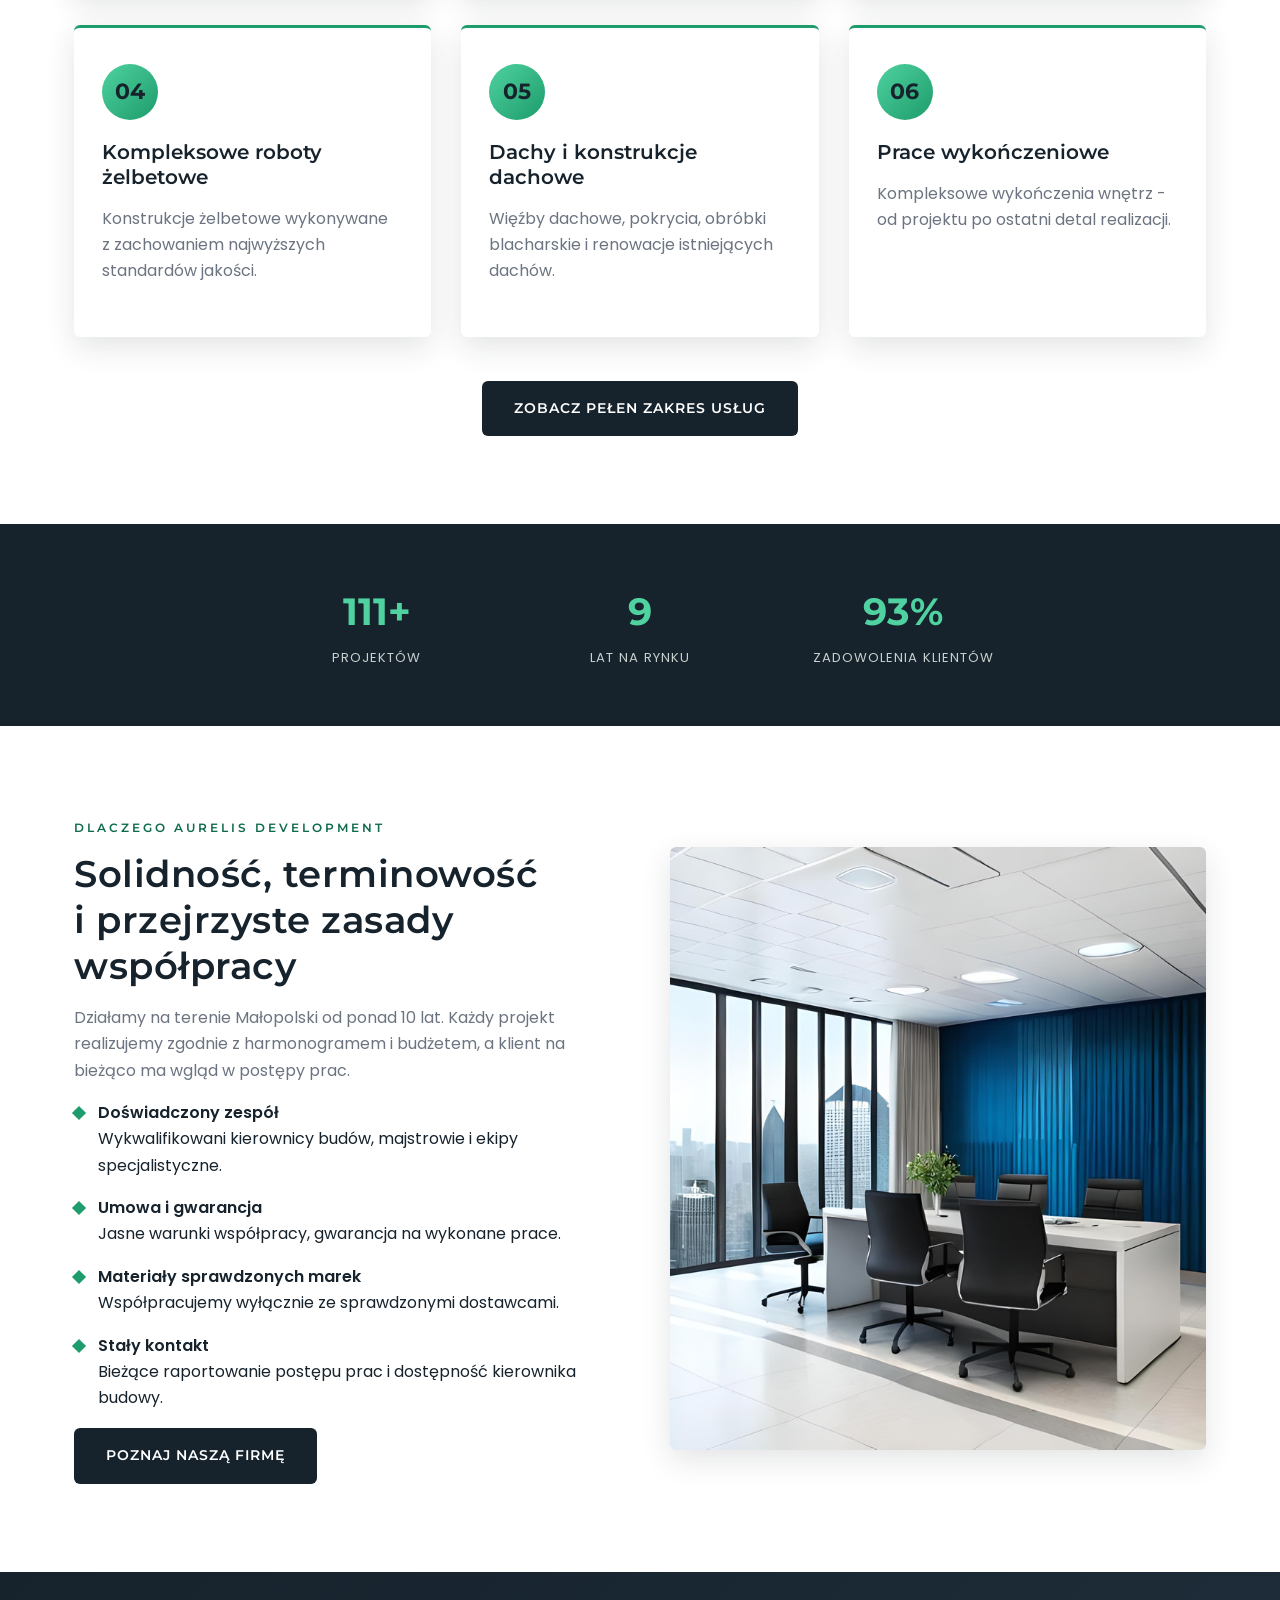
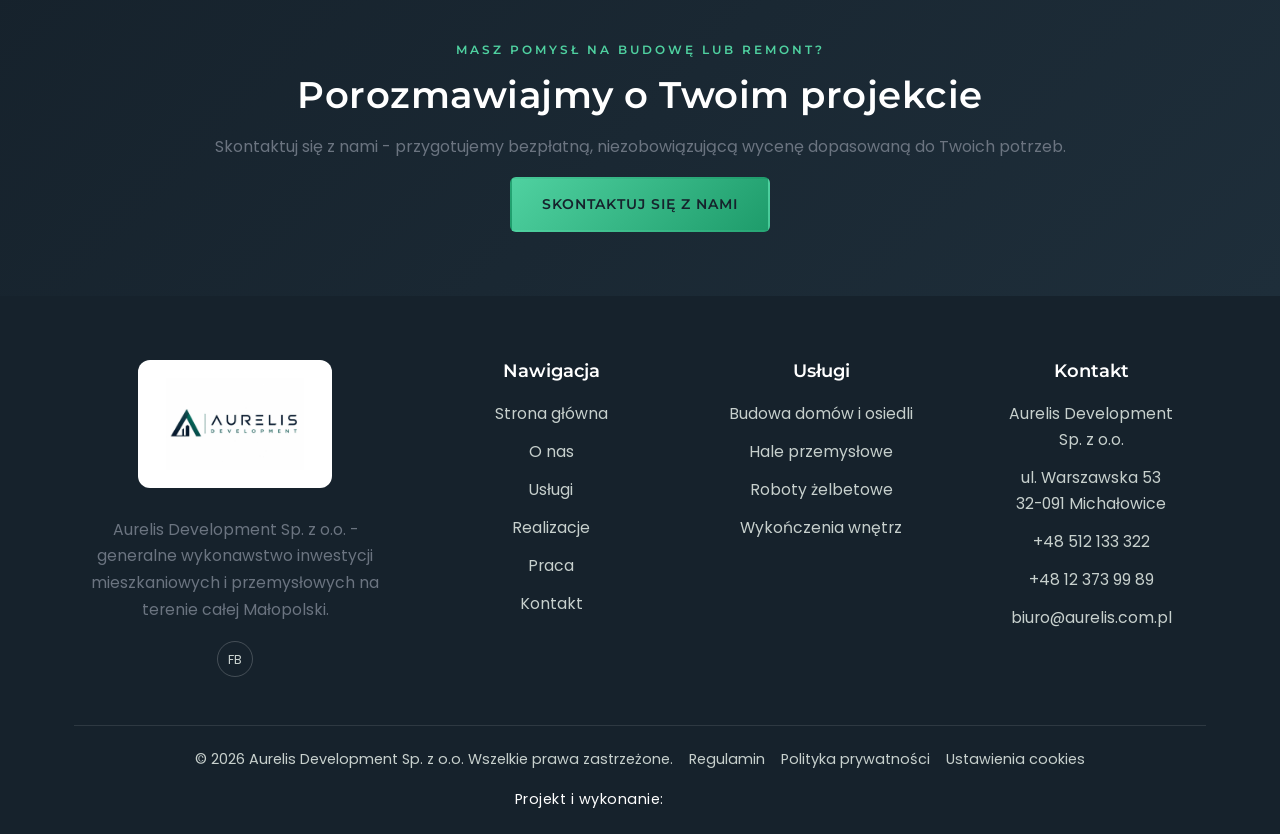
==== commit 80f9714e: "Add "Dostosuj" (customize) option to cookie consent banner Adds a settings dialog so visitors can to" ====
--- a/index.html
+++ b/index.html
@@ -226,6 +226,7 @@
       <span>© <span id="year">2026</span> Aurelis Development Sp. z o.o. Wszelkie prawa zastrzeżone.</span>
       <a href="regulamin.html">Regulamin</a>
       <a href="polityka-prywatnosci.html">Polityka prywatności</a>
+      <button type="button" class="footer-settings-link" id="cookieSettingsLink">Ustawienia cookies</button>
       <a href="https://www.facebook.com/profile.php?id=61591915780293" target="_blank" rel="noopener" class="footer-credit-link">Projekt i wykonanie: <span class="shine-text">VERO STUDIO</span></a>
     </div>
   </div>
@@ -235,11 +236,41 @@
   <div class="cookie-banner-inner">
     <p>Ta strona wykorzystuje pliki cookie, aby zapewnić jej prawidłowe działanie oraz - po Twojej zgodzie - do celów statystycznych. Więcej informacji znajdziesz w <a href="polityka-prywatnosci.html#cookies">Polityce prywatności</a>.</p>
     <div class="cookie-banner-actions">
+      <button type="button" class="btn btn--outline btn--sm" id="cookieCustomizeBtn">Dostosuj</button>
       <button type="button" class="btn btn--outline btn--sm" id="cookieRejectBtn">Tylko niezbędne</button>
       <button type="button" class="btn btn--accent btn--sm" id="cookieAcceptBtn">Akceptuj wszystkie</button>
     </div>
   </div>
 </div>
+
+<dialog class="cookie-modal" id="cookieModal" aria-labelledby="cookieModalTitle">
+  <div class="cookie-modal-inner">
+    <h2 id="cookieModalTitle">Ustawienia plików cookie</h2>
+    <p>Wybierz, które pliki cookie chcesz zaakceptować. Więcej informacji znajdziesz w <a href="polityka-prywatnosci.html#cookies">Polityce prywatności</a>.</p>
+
+    <div class="cookie-option">
+      <div class="cookie-option-head">
+        <span>Cookies niezbędne</span>
+        <input type="checkbox" checked disabled aria-label="Cookies niezbędne (zawsze aktywne)">
+      </div>
+      <p>Niezbędne do prawidłowego działania strony. Nie można ich wyłączyć.</p>
+    </div>
+
+    <div class="cookie-option">
+      <div class="cookie-option-head">
+        <label for="cookieAnalytics">Cookies analityczne / statystyczne</label>
+        <input type="checkbox" id="cookieAnalytics">
+      </div>
+      <p>Pomagają nam zrozumieć, jak odwiedzający korzystają ze strony (np. Google Analytics).</p>
+    </div>
+
+    <div class="cookie-modal-actions">
+      <button type="button" class="btn btn--outline btn--sm" id="cookieModalCloseBtn">Anuluj</button>
+      <button type="button" class="btn btn--outline btn--sm" id="cookieAcceptAllModalBtn">Akceptuj wszystkie</button>
+      <button type="button" class="btn btn--accent btn--sm" id="cookieSaveBtn">Zapisz wybór</button>
+    </div>
+  </div>
+</dialog>
 
 <script src="script.js"></script>
 </body>
--- a/style.css
+++ b/style.css
@@ -239,6 +239,59 @@
 .cookie-banner p{ margin:0; color: var(--gray-light); font-size: 0.9rem; max-width: 640px; }
 .cookie-banner a{ color: var(--accent-light); text-decoration: underline; }
 .cookie-banner-actions{ display:flex; gap:12px; flex-wrap:wrap; flex-shrink:0; }
+
+/* ===== Cookie "Dostosuj" — okno ustawień szczegółowych ===== */
+.cookie-modal{
+  border: none;
+  border-radius: 14px;
+  padding: 0;
+  max-width: 560px;
+  width: calc(100% - 40px);
+  box-shadow: var(--shadow);
+}
+.cookie-modal::backdrop{
+  background: rgba(15,22,28,0.6);
+}
+.cookie-modal-inner{ padding: 32px; }
+.cookie-modal-inner h2{ margin: 0 0 12px; font-size: 1.3rem; }
+.cookie-modal-inner > p{ margin: 0 0 24px; color: var(--gray); font-size: 0.92rem; }
+.cookie-modal-inner p{ color: var(--gray); font-size: 0.92rem; }
+.cookie-modal-inner a{ color: var(--accent-dark); }
+.cookie-option{
+  border: 1px solid rgba(22,34,44,0.12);
+  border-radius: var(--radius);
+  padding: 14px 16px;
+  margin-bottom: 14px;
+}
+.cookie-option-head{
+  display:flex;
+  align-items:center;
+  justify-content:space-between;
+  gap: 16px;
+  font-weight: 600;
+  color: var(--dark);
+}
+.cookie-option-head input[type="checkbox"]{ width: 20px; height: 20px; flex-shrink:0; accent-color: var(--accent); }
+.cookie-option p{ margin: 6px 0 0; }
+.cookie-modal-actions{
+  display:flex;
+  gap: 12px;
+  flex-wrap: wrap;
+  justify-content: flex-end;
+  margin-top: 8px;
+}
+
+/* ===== Stopka: link "Ustawienia cookies" — wygląda jak inne linki stopki ===== */
+.footer-bottom button.footer-settings-link{
+  background: none;
+  border: none;
+  padding: 0;
+  font: inherit;
+  color: var(--gray-light);
+  cursor: pointer;
+  min-height: 24px;
+}
+.footer-bottom button.footer-settings-link:hover{ color: var(--accent-light); text-decoration: underline; }
 
 /* ===== Legal pages prose ===== */
 .legal-content{ max-width: 820px; margin: 0 auto; }
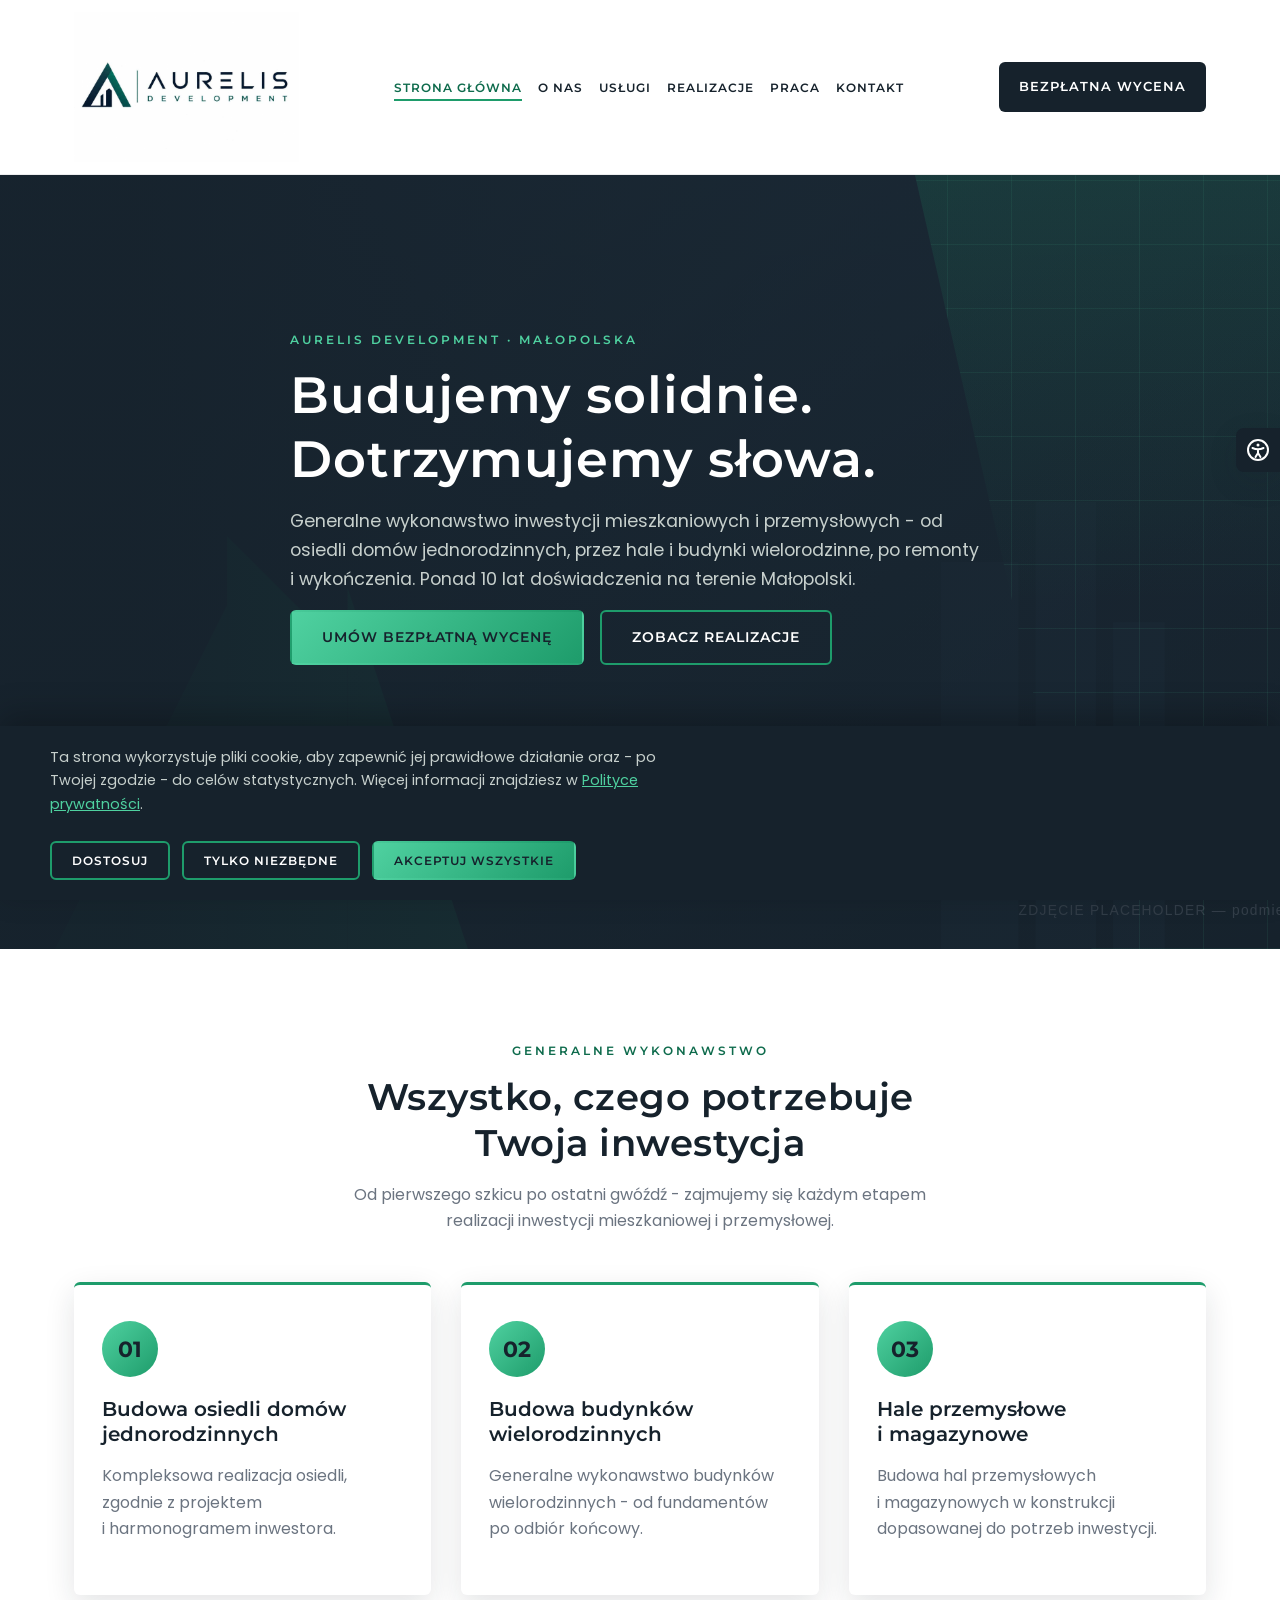
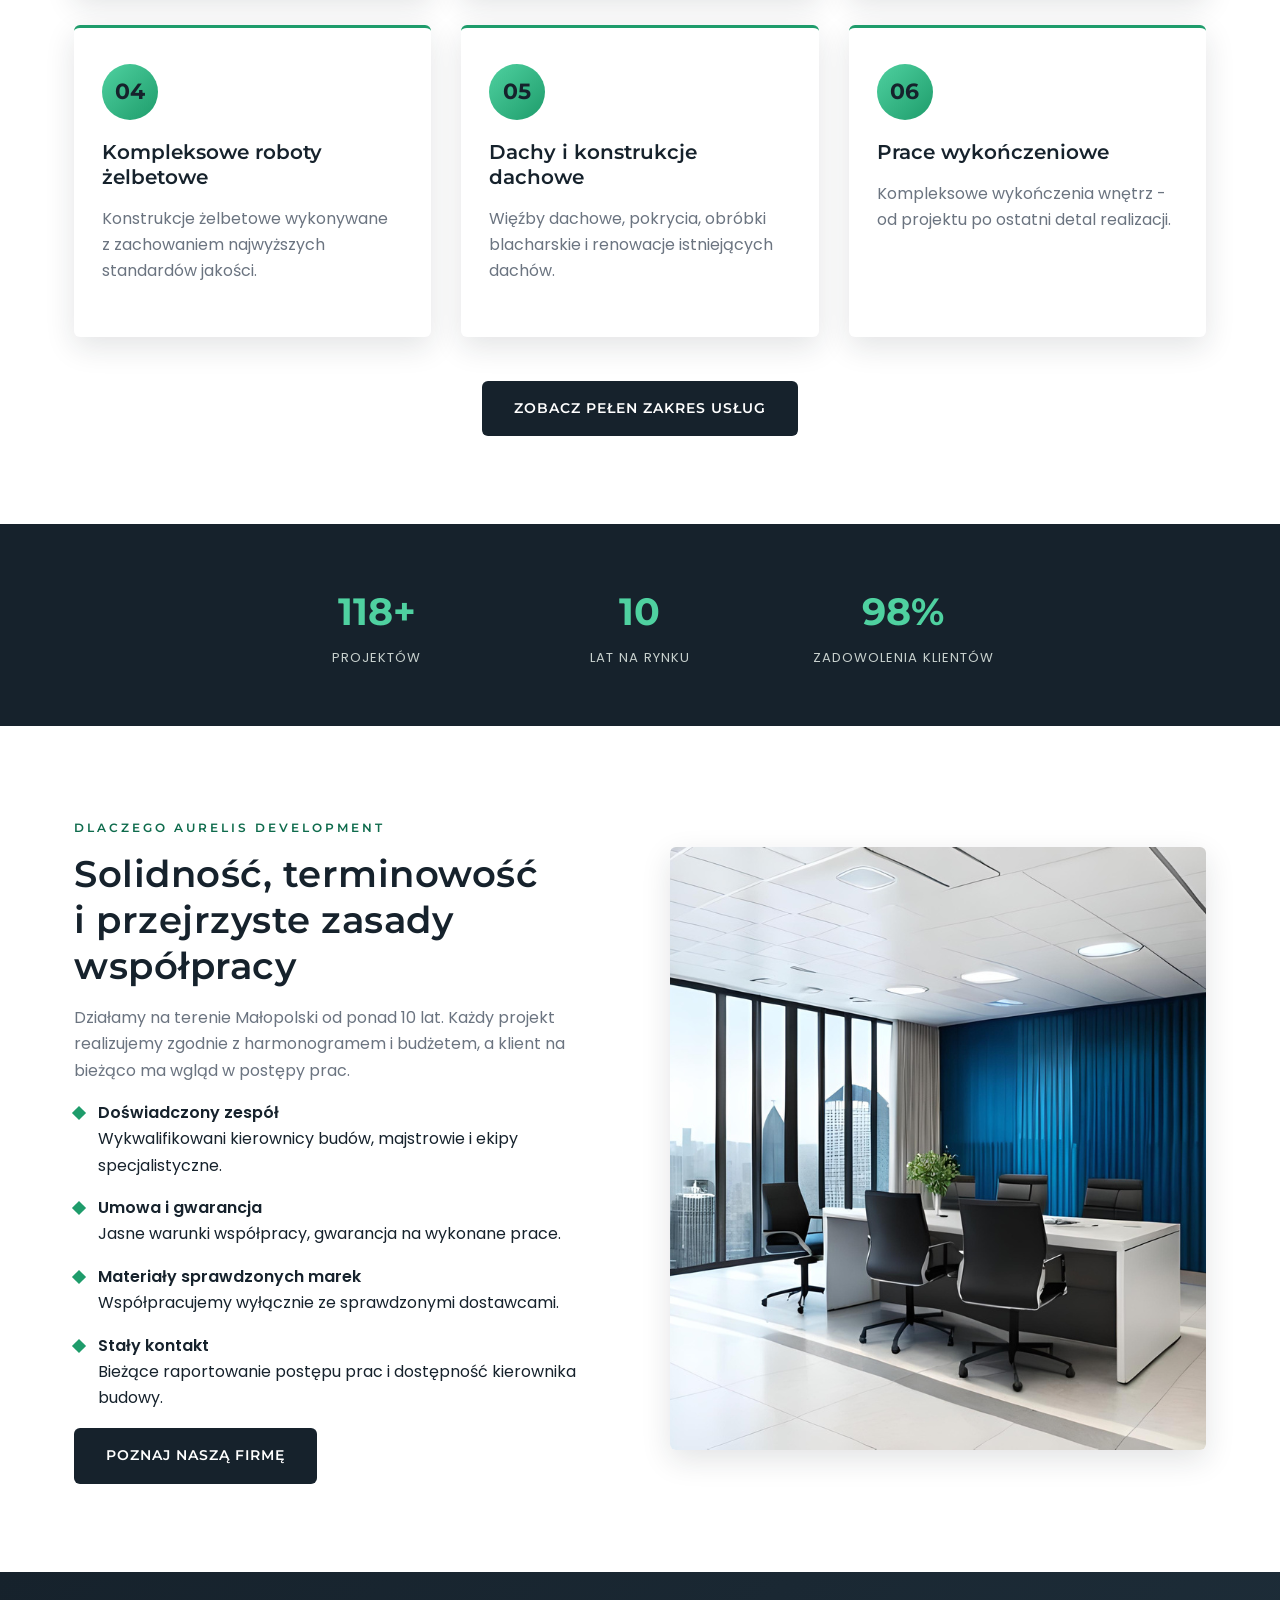
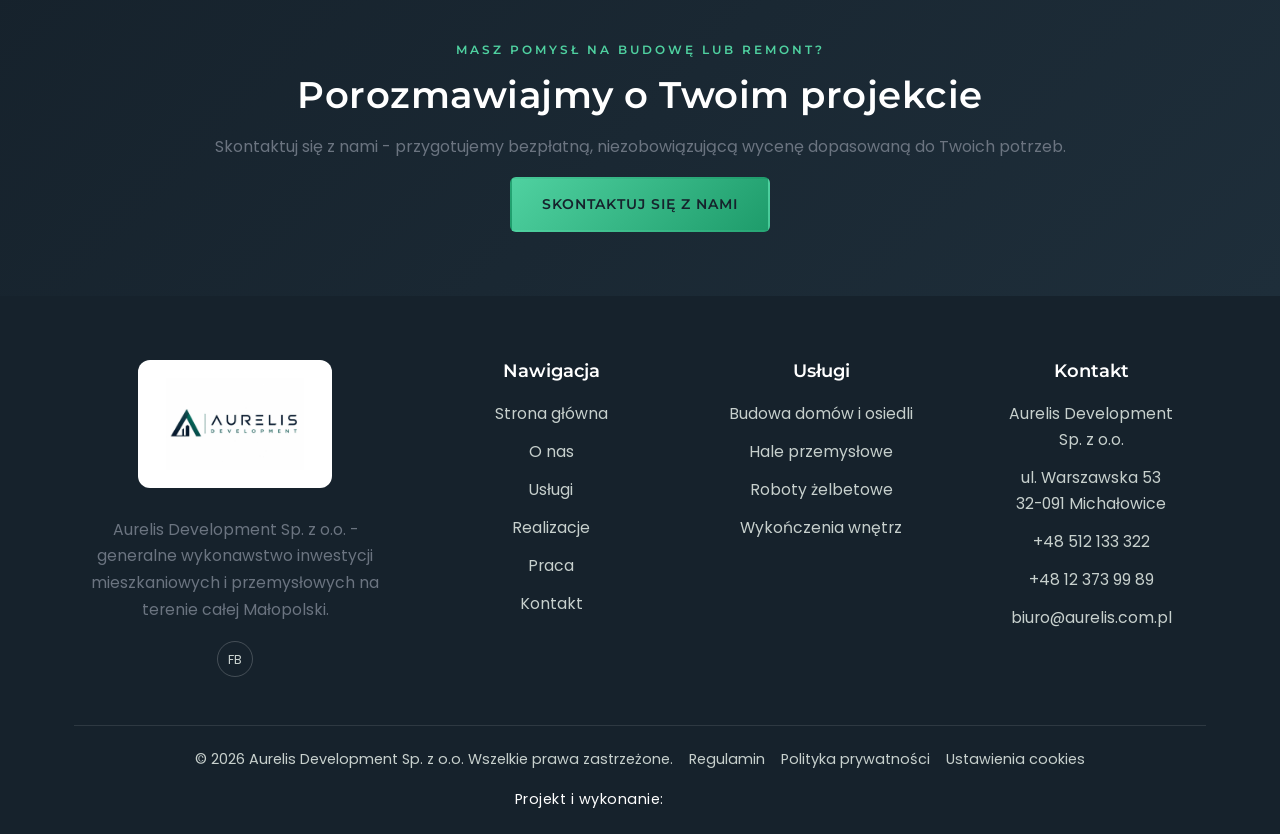
==== commit 2ca4a3ec: "Add WCAG 2.2 accessibility toolbar and clickable phone/email links Adds a floating accessibility wid" ====
--- a/index.html
+++ b/index.html
@@ -49,6 +49,50 @@
 <body>
 <a class="skip-link" href="#main-content">Przejdź do treści</a>
 
+<button type="button" class="a11y-toggle" id="a11yToggle" aria-haspopup="dialog" aria-expanded="false" aria-controls="a11yPanel" aria-label="Ustawienia dostępności (WCAG)">
+  <svg viewBox="0 0 24 24" width="24" height="24" fill="none" stroke="currentColor" stroke-width="2" stroke-linecap="round" stroke-linejoin="round" aria-hidden="true" focusable="false">
+    <circle cx="12" cy="12" r="10"></circle>
+    <circle cx="12" cy="7" r="1.5" fill="currentColor" stroke="none"></circle>
+    <path d="M6.5 10c1.9.9 3.7 1.3 5.5 1.3s3.6-.4 5.5-1.3M12 11.3v4.2M9.5 19l2.5-4 2.5 4"></path>
+  </svg>
+</button>
+
+<dialog class="a11y-panel" id="a11yPanel" aria-labelledby="a11yPanelTitle">
+  <div class="a11y-panel-inner">
+    <div class="a11y-panel-head">
+      <h2 id="a11yPanelTitle">Ustawienia dostępności</h2>
+      <button type="button" class="a11y-panel-close" id="a11yCloseBtn" aria-label="Zamknij ustawienia dostępności">&times;</button>
+    </div>
+    <p>Strona jest dostosowana do wytycznych WCAG 2.2. Możesz dodatkowo zmienić poniższe ustawienia wyświetlania.</p>
+
+    <div class="a11y-row">
+      <span>Rozmiar tekstu</span>
+      <div class="a11y-btn-group">
+        <button type="button" id="a11yFontDec" aria-label="Zmniejsz rozmiar tekstu">A-</button>
+        <button type="button" id="a11yFontReset" aria-label="Domyślny rozmiar tekstu">A</button>
+        <button type="button" id="a11yFontInc" aria-label="Zwiększ rozmiar tekstu">A+</button>
+      </div>
+    </div>
+
+    <div class="a11y-row a11y-row--toggle">
+      <label for="a11yContrast">Wysoki kontrast</label>
+      <input type="checkbox" id="a11yContrast">
+    </div>
+
+    <div class="a11y-row a11y-row--toggle">
+      <label for="a11yUnderline">Podkreślone linki</label>
+      <input type="checkbox" id="a11yUnderline">
+    </div>
+
+    <div class="a11y-row a11y-row--toggle">
+      <label for="a11yNoMotion">Wyłącz animacje</label>
+      <input type="checkbox" id="a11yNoMotion">
+    </div>
+
+    <button type="button" class="btn btn--outline btn--sm" id="a11yResetBtn">Przywróć ustawienia domyślne</button>
+  </div>
+</dialog>
+
 <header class="site-header">
   <div class="container">
     <a href="index.html" class="logo"><img src="logo.svg" alt="Aurelis Development"></a>
@@ -63,7 +107,7 @@
       </ul>
     </nav>
     <div class="header-cta">
-      <div class="header-phone">Zadzwoń: <span>+48 512 133 322</span></div>
+      <div class="header-phone">Zadzwoń: <a href="tel:+48512133322">+48 512 133 322</a></div>
       <a href="kontakt.html" class="btn btn--dark">Bezpłatna wycena</a>
       <button class="nav-toggle" aria-label="Otwórz menu" aria-controls="mainNav" aria-expanded="false"><span></span><span></span><span></span></button>
     </div>
@@ -216,9 +260,9 @@
         <ul id="footerKontaktList" class="footer-nav-list">
           <li>Aurelis Development Sp. z o.o.</li>
           <li>ul. Warszawska 53<br>32-091 Michałowice</li>
-          <li>+48 512 133 322</li>
-          <li>+48 12 373 99 89</li>
-          <li>biuro@aurelis.com.pl</li>
+          <li><a href="tel:+48512133322">+48 512 133 322</a></li>
+          <li><a href="tel:+48123739989">+48 12 373 99 89</a></li>
+          <li><a href="mailto:biuro@aurelis.com.pl">biuro@aurelis.com.pl</a></li>
         </ul>
       </div>
     </div>
--- a/style.css
+++ b/style.css
@@ -96,6 +96,94 @@
 }
 .skip-link:focus{ top:16px; }
 
+/* ===== Widget dostępności (WCAG 2.2) ===== */
+.a11y-toggle{
+  position: fixed;
+  top: 50%;
+  right: 0;
+  transform: translateY(-50%);
+  z-index: 300;
+  width: 44px;
+  height: 44px;
+  display:flex;
+  align-items:center;
+  justify-content:center;
+  background: var(--dark);
+  color: var(--white);
+  border: none;
+  border-radius: 8px 0 0 8px;
+  cursor: pointer;
+  box-shadow: var(--shadow);
+  transition: background var(--transition);
+}
+.a11y-toggle:hover, .a11y-toggle:focus-visible{ background: var(--accent-dark); }
+.a11y-panel{
+  border: none;
+  border-radius: 14px;
+  padding: 0;
+  max-width: 400px;
+  width: calc(100% - 40px);
+  box-shadow: var(--shadow);
+}
+.a11y-panel::backdrop{ background: rgba(15,22,28,0.6); }
+.a11y-panel-inner{ padding: 28px; }
+.a11y-panel-head{
+  display:flex;
+  align-items:center;
+  justify-content:space-between;
+  gap: 16px;
+  margin-bottom: 8px;
+}
+.a11y-panel-head h2{ margin:0; font-size: 1.2rem; }
+.a11y-panel-close{
+  background:none;
+  border:none;
+  font-size: 1.6rem;
+  line-height:1;
+  cursor:pointer;
+  color: var(--gray);
+  padding: 4px 8px;
+}
+.a11y-panel-close:hover{ color: var(--dark); }
+.a11y-panel-inner > p{ margin: 0 0 22px; color: var(--gray); font-size: 0.92rem; }
+.a11y-row{
+  display:flex;
+  align-items:center;
+  justify-content:space-between;
+  gap: 16px;
+  padding: 12px 0;
+  border-top: 1px solid rgba(22,34,44,0.1);
+  font-weight:600;
+  color: var(--dark);
+}
+.a11y-row--toggle input[type="checkbox"]{ width: 22px; height: 22px; accent-color: var(--accent); }
+.a11y-btn-group{ display:flex; gap:8px; }
+.a11y-btn-group button{
+  min-width: 36px;
+  min-height: 36px;
+  border: 1px solid rgba(22,34,44,0.2);
+  border-radius: var(--radius);
+  background: var(--white);
+  color: var(--dark);
+  font-weight:700;
+  cursor:pointer;
+}
+.a11y-btn-group button:hover{ background: var(--cream); }
+#a11yResetBtn{ margin-top: 18px; width:100%; }
+
+/* Tryby dostępności — przełączane klasami na <html> */
+html.a11y-font-1{ font-size: 112.5%; }
+html.a11y-font-2{ font-size: 125%; }
+html.a11y-underline-links a{ text-decoration: underline !important; }
+html.a11y-contrast{ filter: invert(1) hue-rotate(180deg); }
+html.a11y-contrast img, html.a11y-contrast video, html.a11y-contrast picture{ filter: invert(1) hue-rotate(180deg); }
+html.a11y-no-motion *{
+  animation-duration: 0.001ms !important;
+  animation-iteration-count: 1 !important;
+  transition-duration: 0.001ms !important;
+  scroll-behavior: auto !important;
+}
+
 
 body{
   margin:0;
@@ -299,6 +387,8 @@
 .legal-content h2:first-child{ margin-top:0; }
 .legal-content ul{ list-style: disc; padding-left: 22px; margin-bottom: 16px; }
 .legal-content ul li{ margin-bottom: 8px; color: var(--gray); }
+.legal-content a{ color: var(--accent-dark); text-decoration: underline; }
+.legal-content a:hover{ color: var(--accent); }
 .legal-content .legal-updated{ color: var(--gray); font-size: 0.85rem; margin-bottom: 40px; }
 
 /* ===== Header ===== */
@@ -375,7 +465,7 @@
   color: var(--dark);
   white-space: nowrap;
 }
-.header-phone span{ color: var(--accent-dark); }
+.header-phone a{ color: var(--accent-dark); }
 
 /* ===== Hero ===== */
 .hero{
@@ -676,6 +766,7 @@
 }
 .contact-info-item div strong{ display:block; color: var(--white); margin-bottom: 2px;}
 .contact-info-item div span{ color: var(--gray-light); font-size: 0.95rem; }
+.contact-info-item a:hover{ color: var(--accent-light); }
 
 .map-wrap{ border-radius: var(--radius); overflow:hidden; box-shadow: var(--shadow); margin-top:40px;}
 .map-wrap iframe{ width:100%; height: 340px; border:0; display:block; }
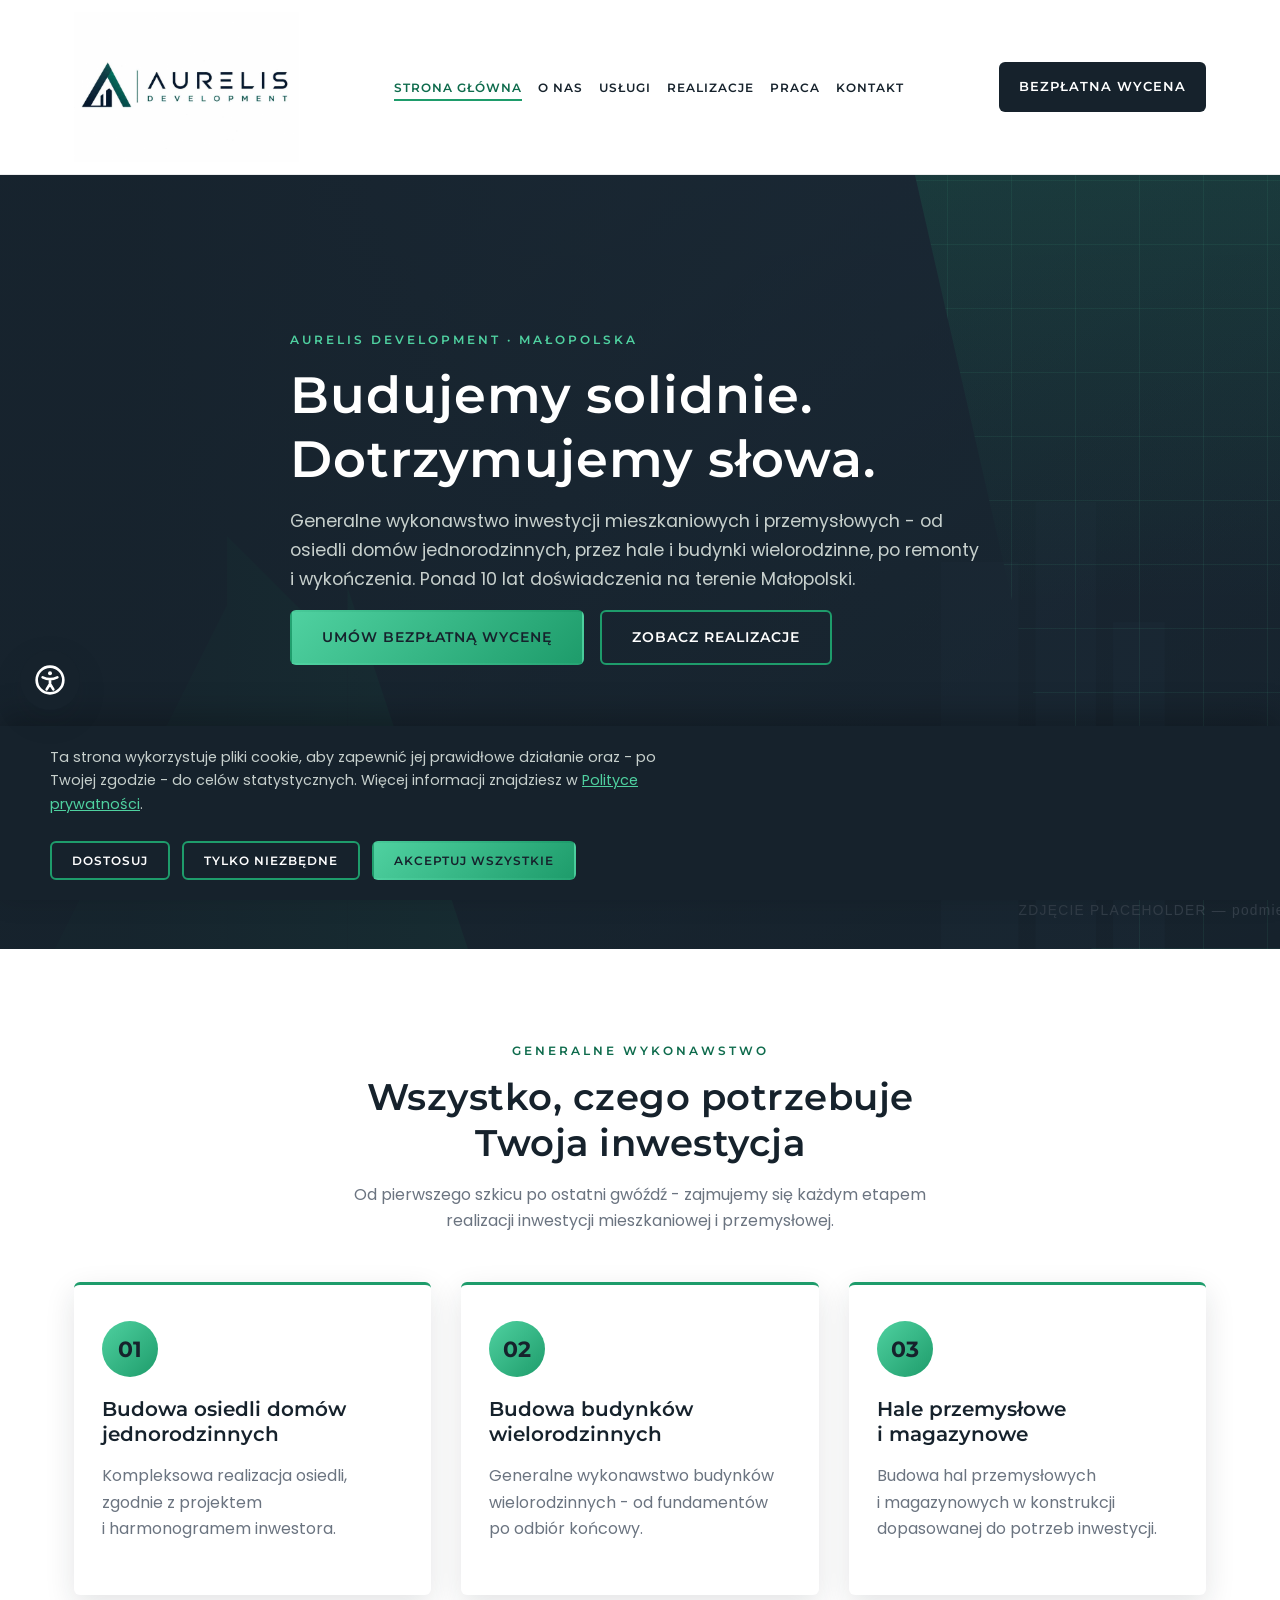
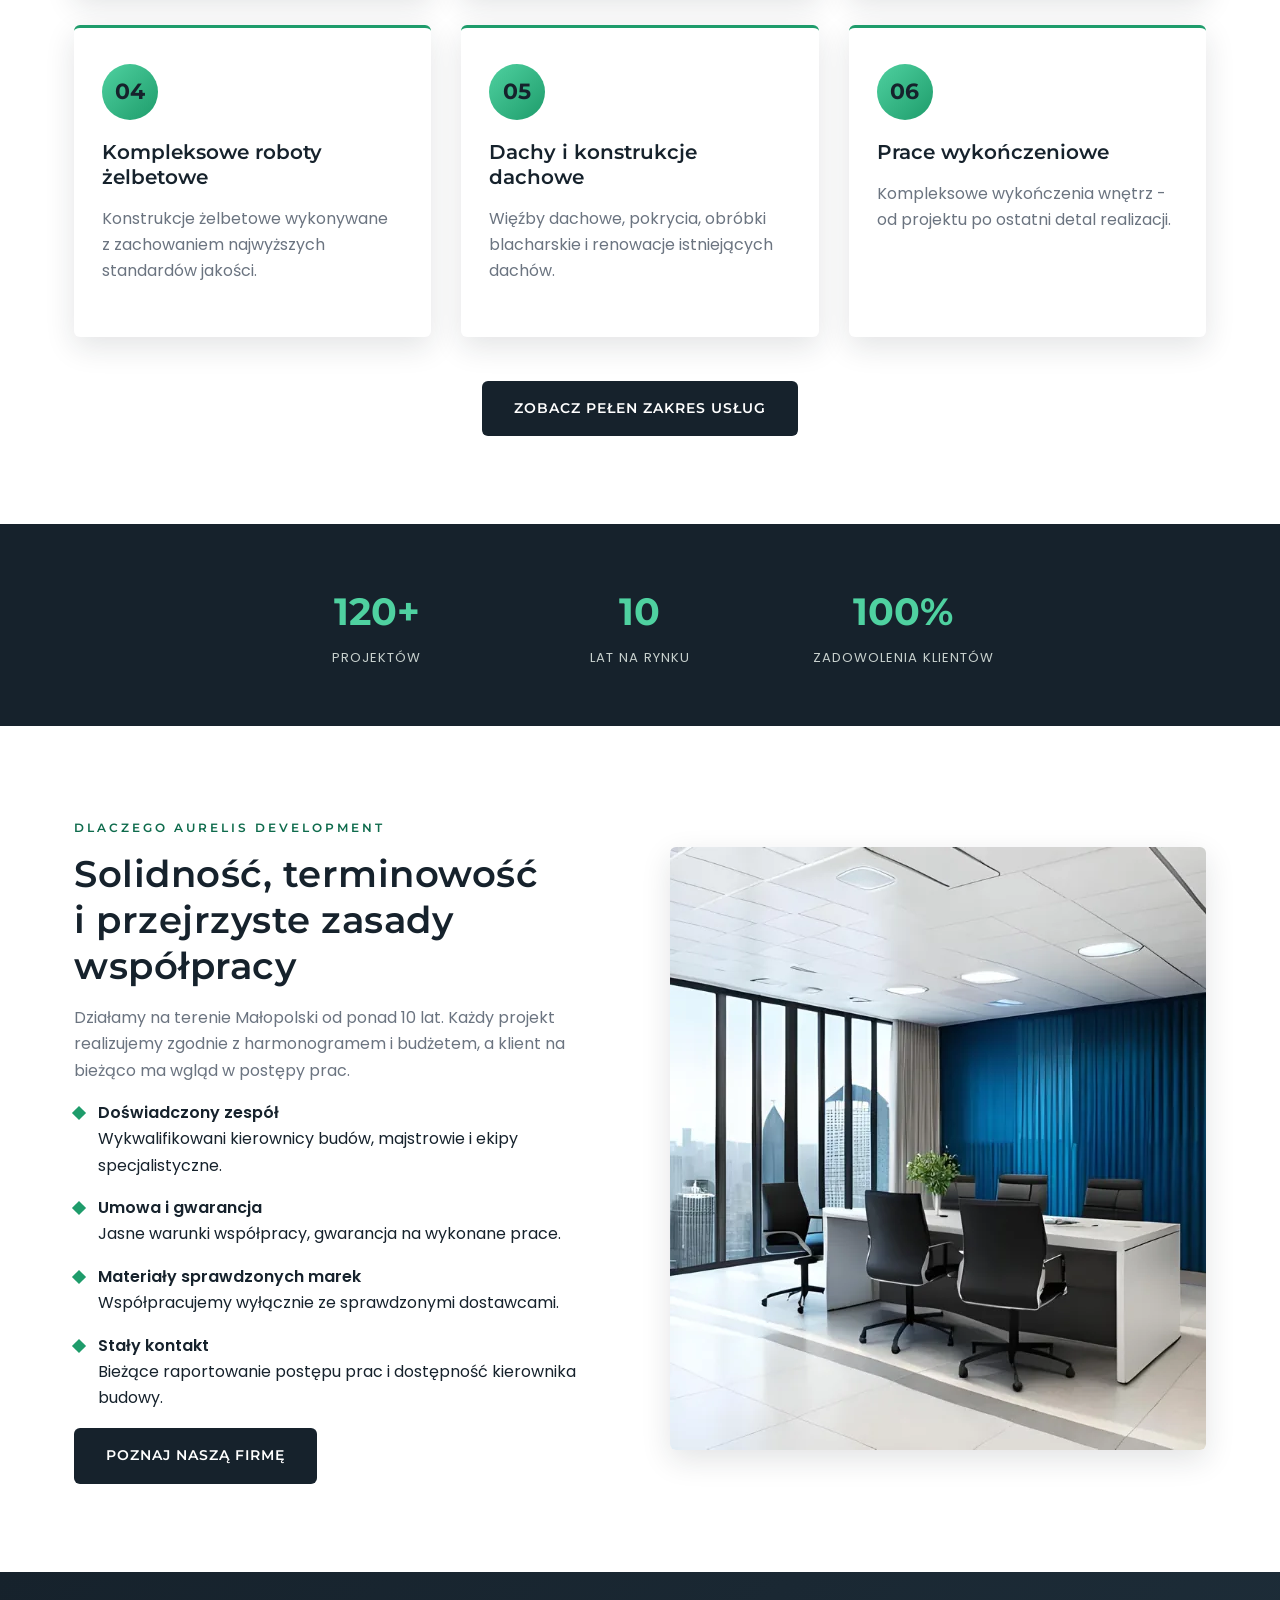
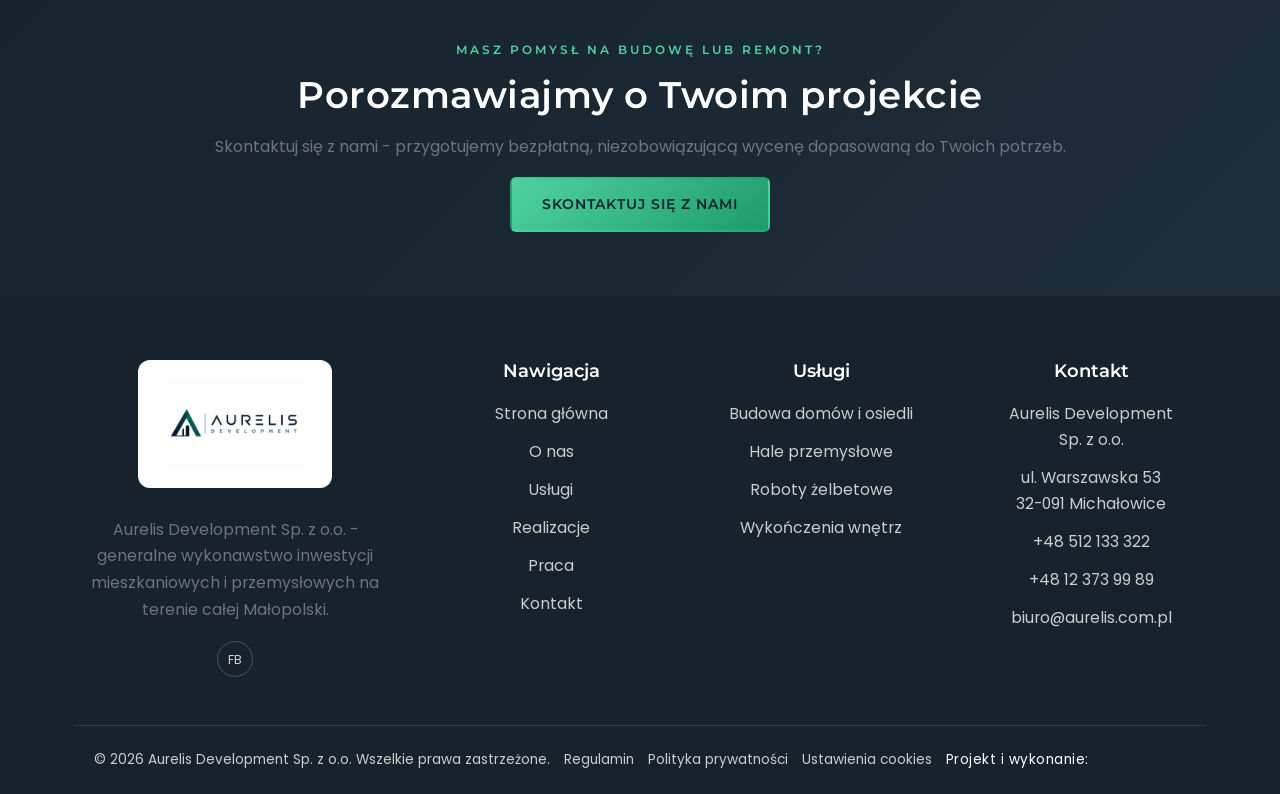
==== commit 144cce7c: "Performance fixes from PageSpeed report - Serve zespol.png as WebP (26 KB vs 314 KB) via <picture>, " ====
--- a/index.html
+++ b/index.html
@@ -3,6 +3,8 @@
 <head>
 <meta charset="UTF-8">
 <meta name="viewport" content="width=device-width, initial-scale=1.0">
+<link rel="preload" href="montserrat-500-700-latin-ext.woff2" as="font" type="font/woff2" crossorigin>
+<link rel="preload" href="poppins-400-latin-ext.woff2" as="font" type="font/woff2" crossorigin>
 <title>Aurelis Development - Budowa domów i remonty | Kraków i Małopolska</title>
 <meta name="description" content="Aurelis Development Sp. z o.o. - generalne wykonawstwo inwestycji mieszkaniowych i przemysłowych. Budowa domów, osiedli, hal, remonty i wykończenia na terenie Małopolski. Bezpłatna wycena.">
 <meta name="keywords" content="budowa domów Kraków, generalne wykonawstwo Małopolska, firma budowlana Kraków, budowa osiedli domów jednorodzinnych, budowa hal przemysłowych, remonty i wykończenia, Aurelis Development">
@@ -208,7 +210,10 @@
         <a href="o-nas.html" class="btn btn--dark">Poznaj naszą firmę</a>
       </div>
       <div class="reveal reveal-delay-1">
-        <img src="zespol.png" alt="Zespół Aurelis Development">
+        <picture>
+          <source srcset="zespol.webp" type="image/webp">
+          <img src="zespol.png" alt="Zespół Aurelis Development">
+        </picture>
       </div>
     </div>
   </div>
--- a/style.css
+++ b/style.css
@@ -99,24 +99,25 @@
 /* ===== Widget dostępności (WCAG 2.2) ===== */
 .a11y-toggle{
   position: fixed;
-  top: 50%;
-  right: 0;
-  transform: translateY(-50%);
+  left: 20px;
+  bottom: 20px;
   z-index: 300;
-  width: 44px;
-  height: 44px;
+  width: 60px;
+  height: 60px;
   display:flex;
   align-items:center;
   justify-content:center;
   background: var(--dark);
   color: var(--white);
   border: none;
-  border-radius: 8px 0 0 8px;
+  border-radius: 50%;
   cursor: pointer;
   box-shadow: var(--shadow);
-  transition: background var(--transition);
-}
+  transition: background var(--transition), bottom var(--transition);
+}
+.a11y-toggle svg{ width: 32px; height: 32px; }
 .a11y-toggle:hover, .a11y-toggle:focus-visible{ background: var(--accent-dark); }
+html.cookie-banner-visible .a11y-toggle{ bottom: calc(var(--cookie-banner-h, 0px) + 16px); }
 .a11y-panel{
   border: none;
   border-radius: 14px;
@@ -796,7 +797,7 @@
   border-color: var(--accent);
 }
 .contact-form input[type="file"]{ padding: 9px 12px; cursor:pointer; }
-.form-note{ font-size: 0.82rem; color: var(--gray); margin-top: -6px; }
+.form-note{ font-size: 0.82rem; color: var(--gray); margin-top: 6px; }
 
 /* ===== Footer ===== */
 .site-footer{
@@ -844,9 +845,9 @@
   display:flex;
   justify-content:center;
   align-items:center;
-  font-size: 0.9rem;
+  font-size: 0.85rem;
   flex-wrap:wrap;
-  gap: 16px;
+  gap: 12px 14px;
   text-align:center;
 }
 .footer-bottom a{ color: var(--gray-light); }
@@ -868,6 +869,7 @@
   color: var(--white);
   text-decoration:none;
   letter-spacing: 0.5px;
+  white-space: nowrap;
 }
 .footer-bottom .footer-credit-link:hover{ text-decoration: underline; }
 .footer-credit-link .shine-text{
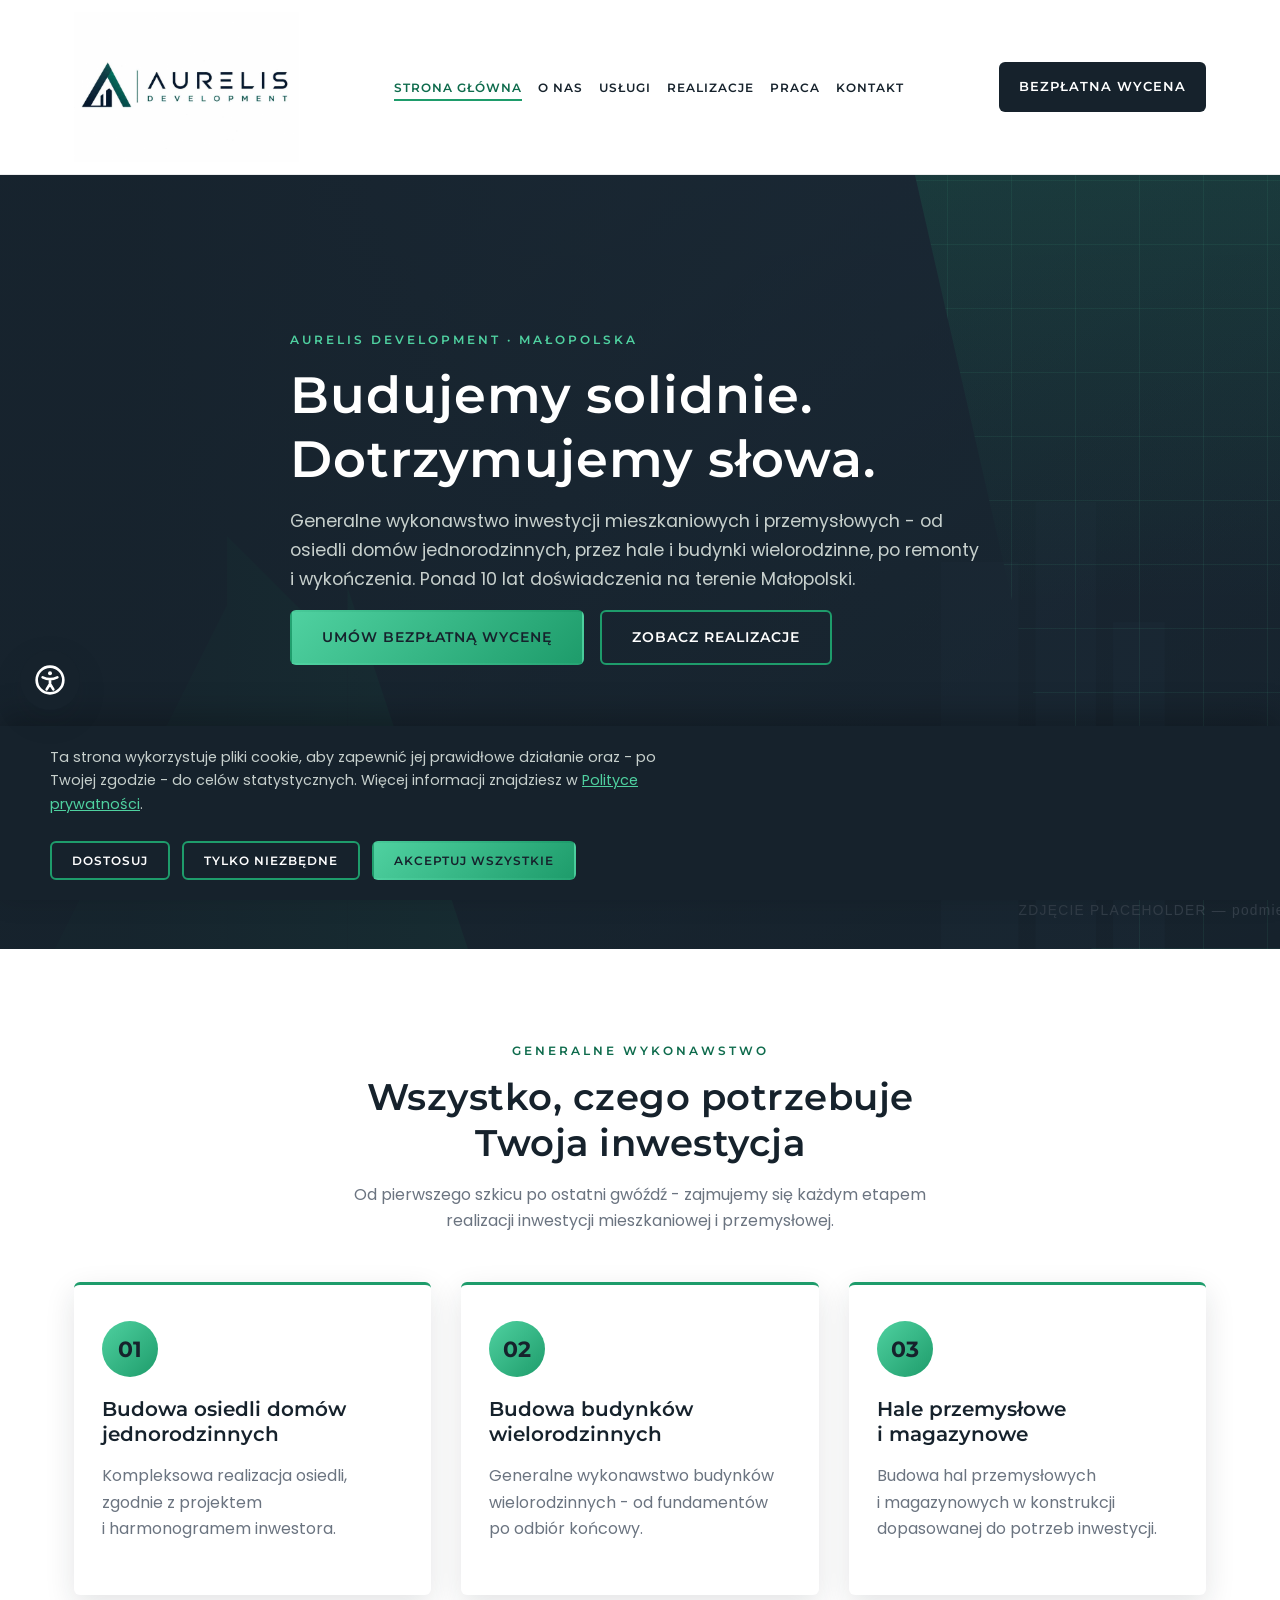
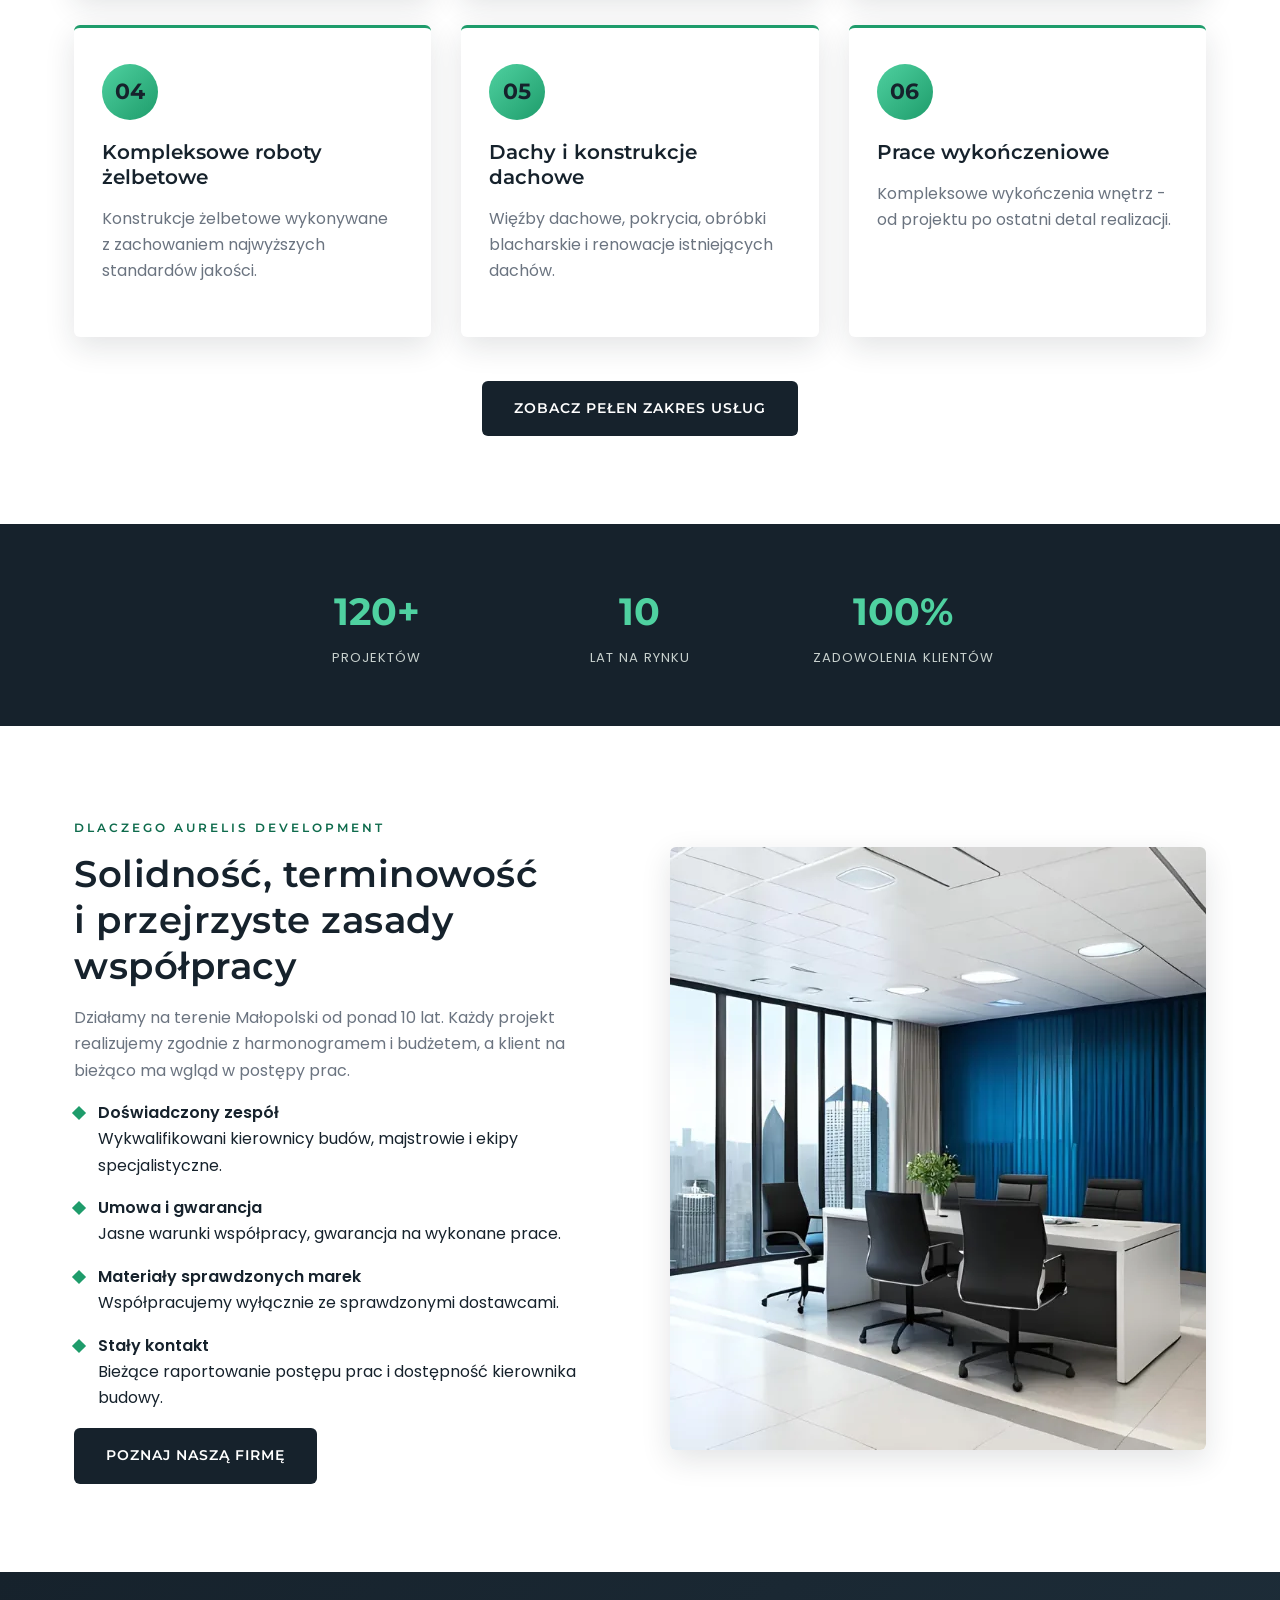
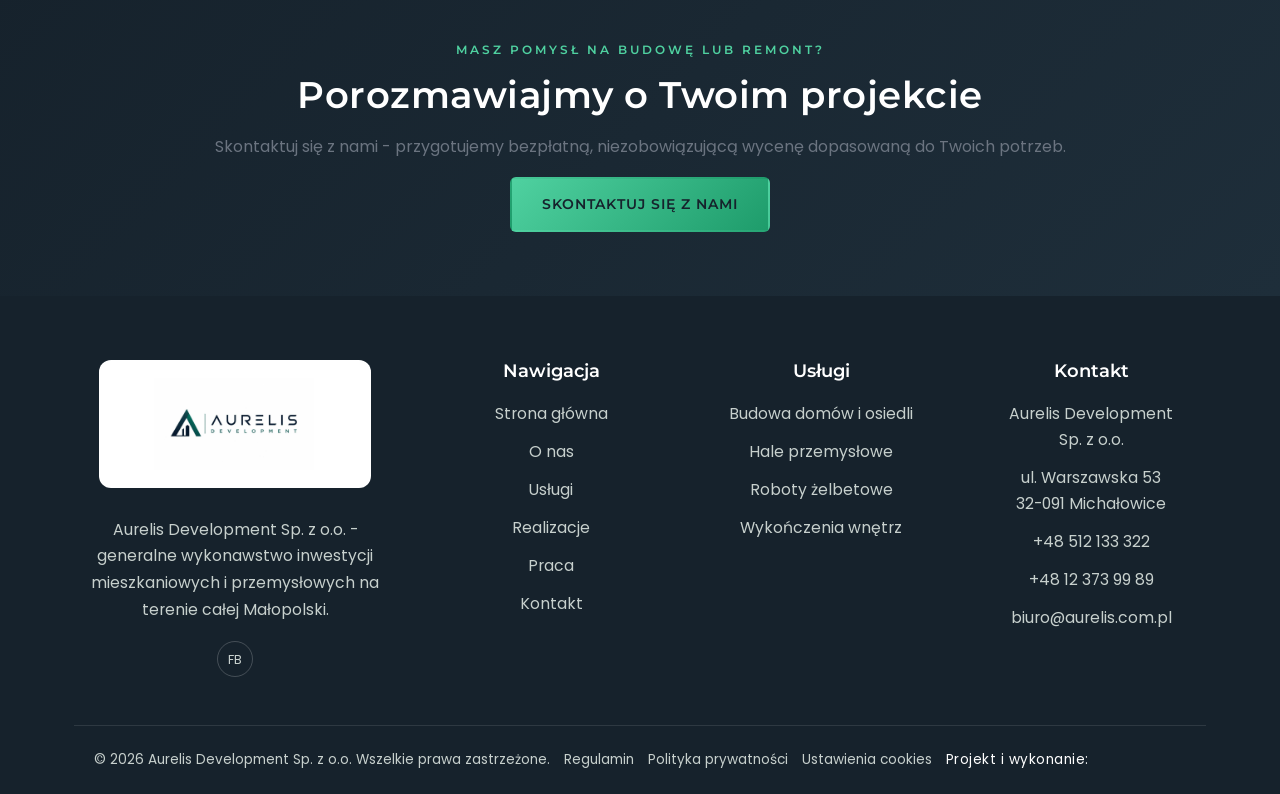
==== commit ea2fc958: "More PageSpeed fixes: CLS, contrast, font chain, oversized logo - Add explicit width/height to logo " ====
--- a/index.html
+++ b/index.html
@@ -4,7 +4,11 @@
 <meta charset="UTF-8">
 <meta name="viewport" content="width=device-width, initial-scale=1.0">
 <link rel="preload" href="montserrat-500-700-latin-ext.woff2" as="font" type="font/woff2" crossorigin>
+<link rel="preload" href="montserrat-500-700-latin.woff2" as="font" type="font/woff2" crossorigin>
 <link rel="preload" href="poppins-400-latin-ext.woff2" as="font" type="font/woff2" crossorigin>
+<link rel="preload" href="poppins-400-latin.woff2" as="font" type="font/woff2" crossorigin>
+<link rel="preload" href="poppins-600-latin-ext.woff2" as="font" type="font/woff2" crossorigin>
+<link rel="preload" href="poppins-600-latin.woff2" as="font" type="font/woff2" crossorigin>
 <title>Aurelis Development - Budowa domów i remonty | Kraków i Małopolska</title>
 <meta name="description" content="Aurelis Development Sp. z o.o. - generalne wykonawstwo inwestycji mieszkaniowych i przemysłowych. Budowa domów, osiedli, hal, remonty i wykończenia na terenie Małopolski. Bezpłatna wycena.">
 <meta name="keywords" content="budowa domów Kraków, generalne wykonawstwo Małopolska, firma budowlana Kraków, budowa osiedli domów jednorodzinnych, budowa hal przemysłowych, remonty i wykończenia, Aurelis Development">
@@ -97,7 +101,7 @@
 
 <header class="site-header">
   <div class="container">
-    <a href="index.html" class="logo"><img src="logo.svg" alt="Aurelis Development"></a>
+    <a href="index.html" class="logo"><img src="logo.svg" alt="Aurelis Development" width="216" height="144"></a>
     <nav class="main-nav" id="mainNav">
       <ul>
         <li><a href="index.html" class="active">Strona główna</a></li>
@@ -212,7 +216,7 @@
       <div class="reveal reveal-delay-1">
         <picture>
           <source srcset="zespol.webp" type="image/webp">
-          <img src="zespol.png" alt="Zespół Aurelis Development">
+          <img src="zespol.png" alt="Zespół Aurelis Development" width="536" height="603">
         </picture>
       </div>
     </div>
@@ -234,7 +238,7 @@
   <div class="container">
     <div class="footer-grid">
       <div>
-        <div class="footer-logo"><img src="logo.svg" alt="Aurelis Development"></div>
+        <div class="footer-logo"><img src="logo.svg" alt="Aurelis Development" width="216" height="144"></div>
         <p>Aurelis Development Sp. z o.o. - generalne wykonawstwo inwestycji mieszkaniowych i przemysłowych na terenie całej Małopolski.</p>
         <div class="social-links">
           <a href="https://www.facebook.com/profile.php?id=61591508803163" aria-label="Facebook" target="_blank" rel="noopener">FB</a>
--- a/style.css
+++ b/style.css
@@ -814,7 +814,7 @@
   text-align: center;
 }
 .footer-grid h4{ color: var(--white); font-size: 1.1rem; margin-bottom:20px; }
-.footer-grid p{ font-size: 0.98rem; line-height: 1.7; }
+.footer-grid p{ font-size: 0.98rem; line-height: 1.7; color: var(--gray-light); }
 .footer-grid ul li{ margin-bottom: 12px; font-size: 0.98rem; }
 .footer-grid ul li a:hover{ color: var(--accent-light); }
 .footer-nav-toggle{
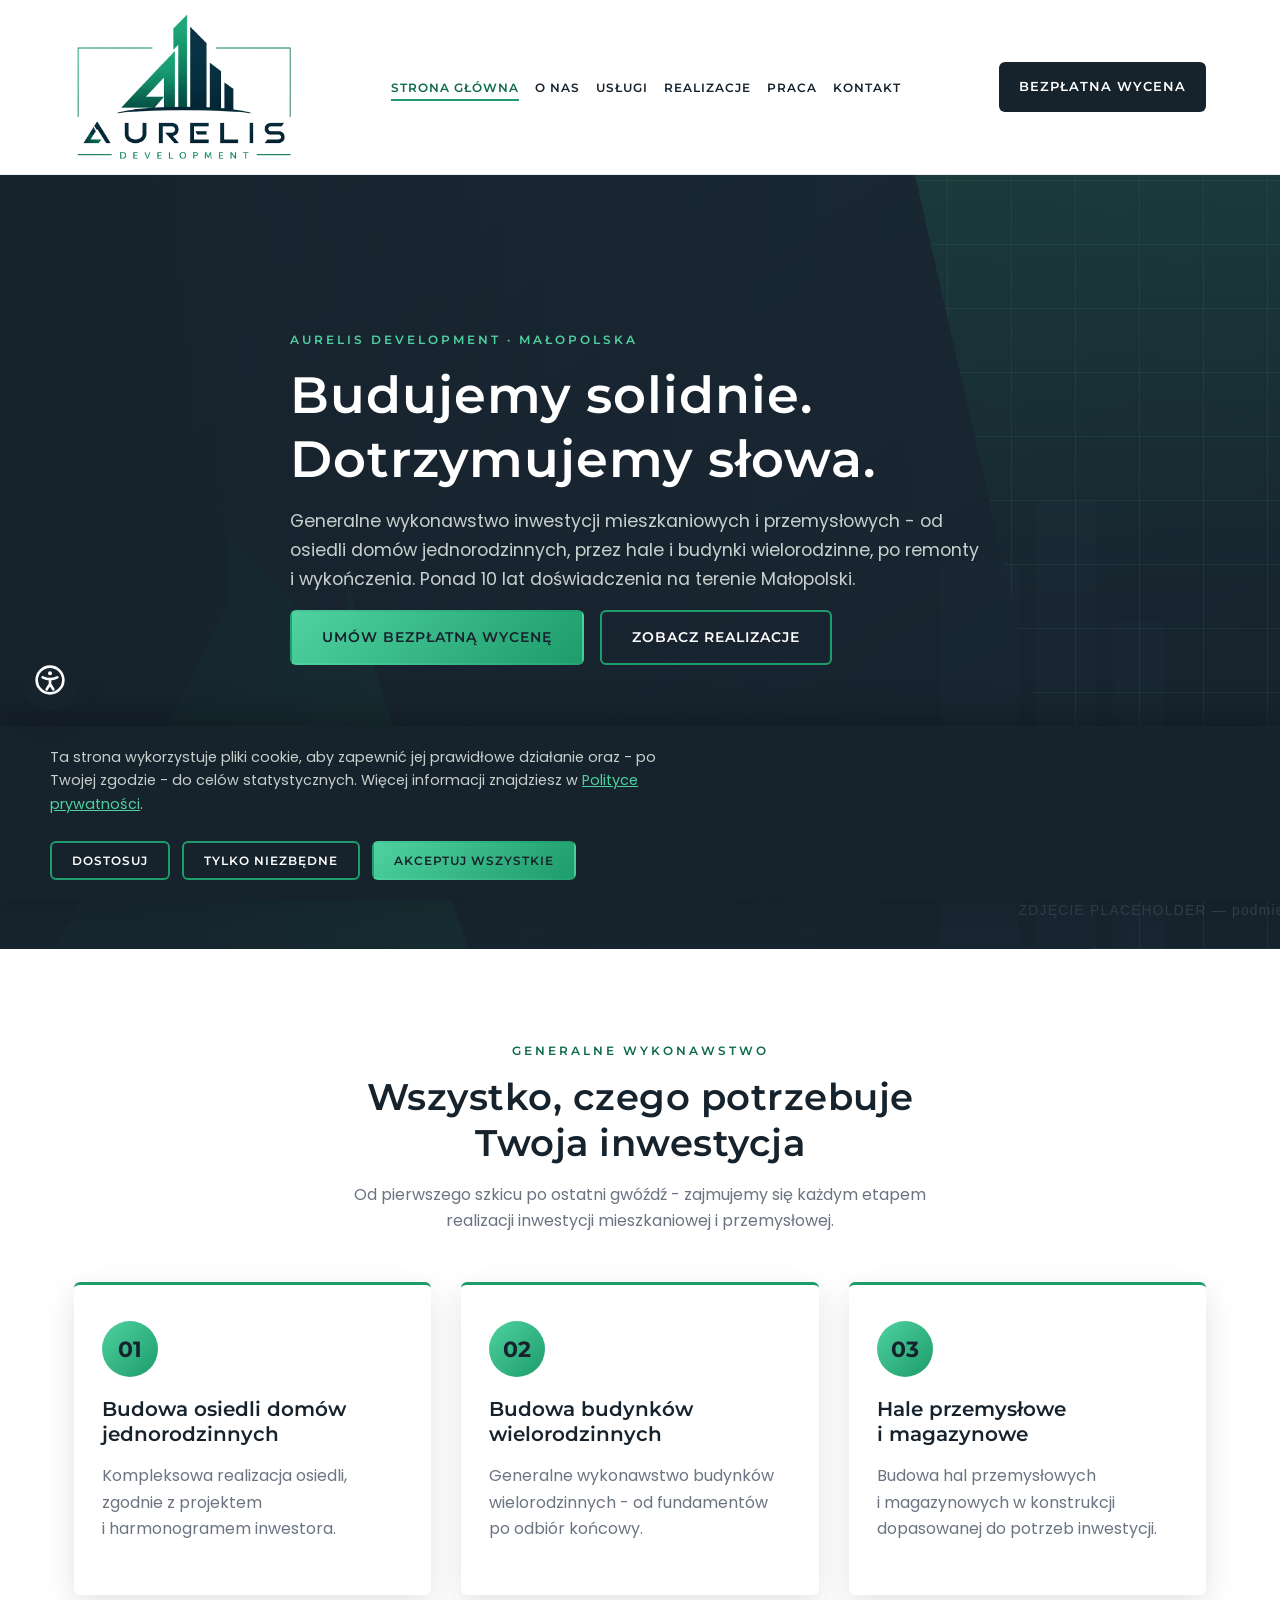
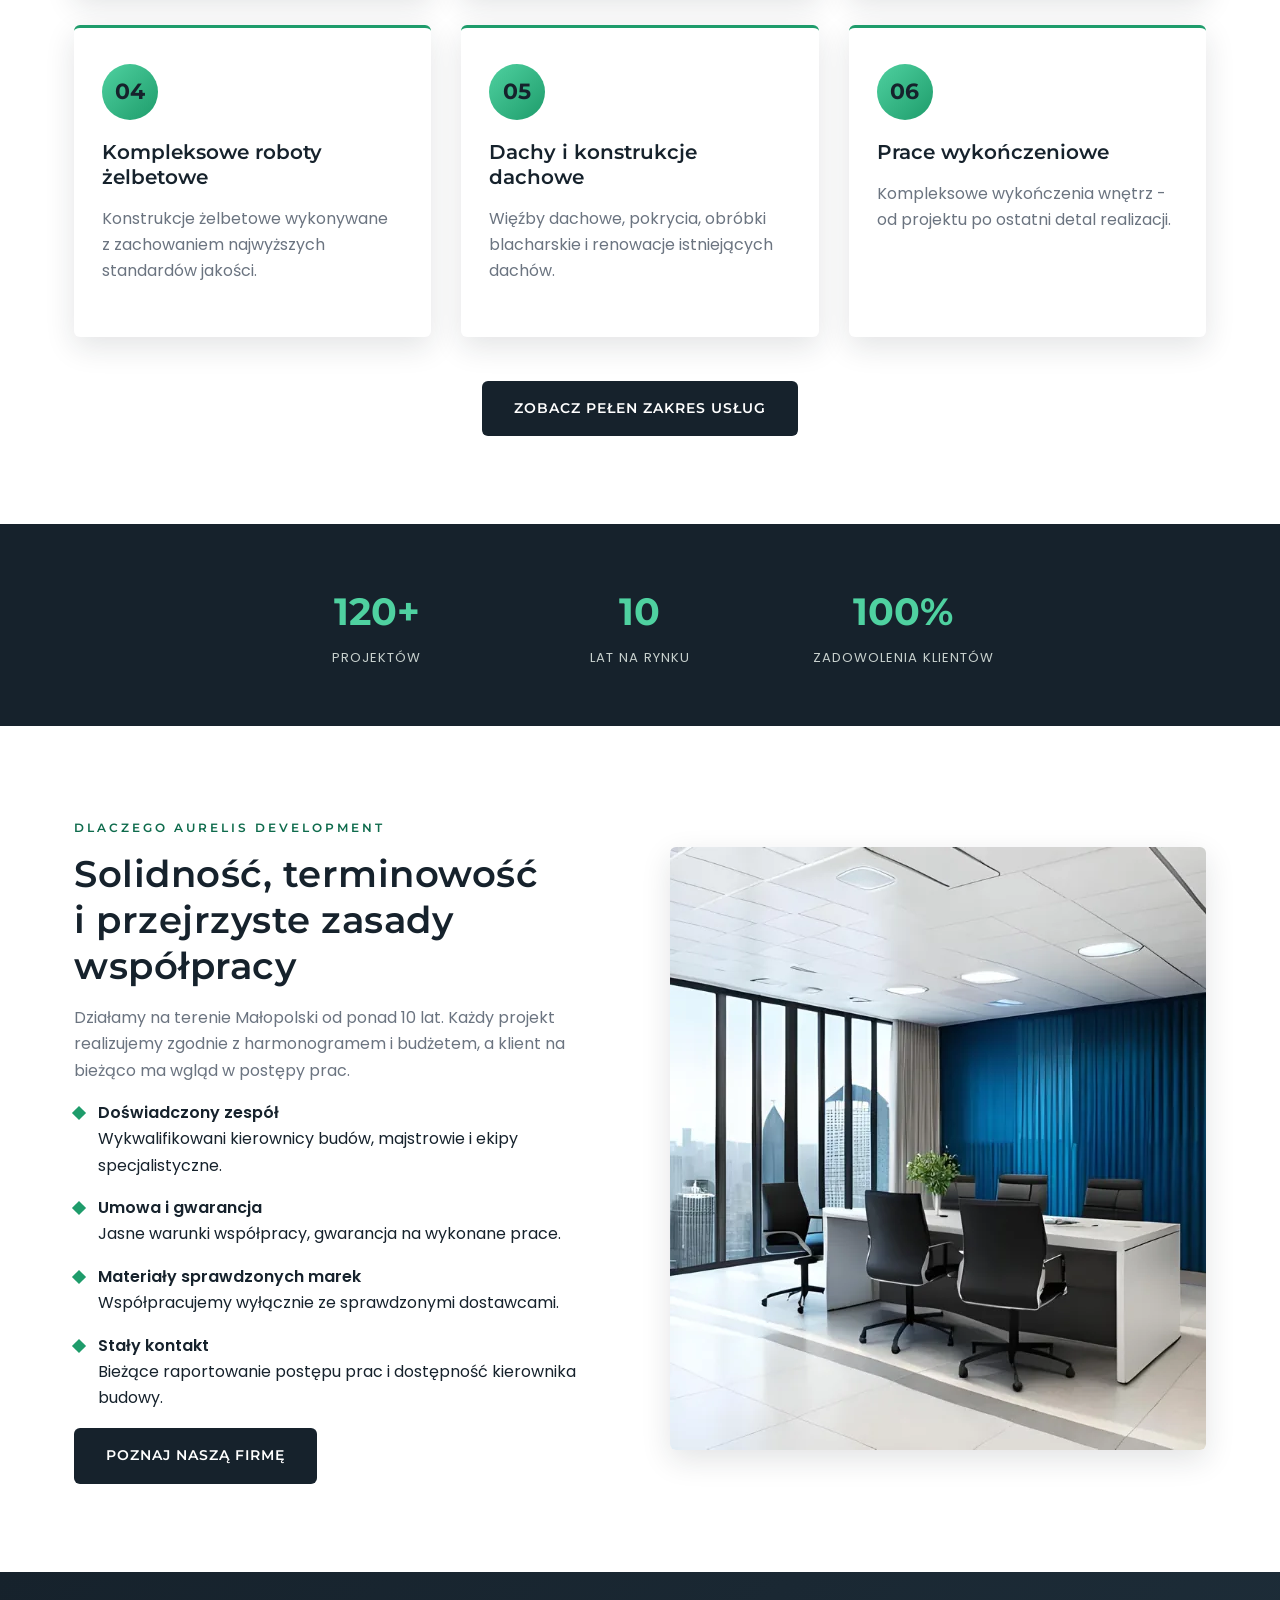
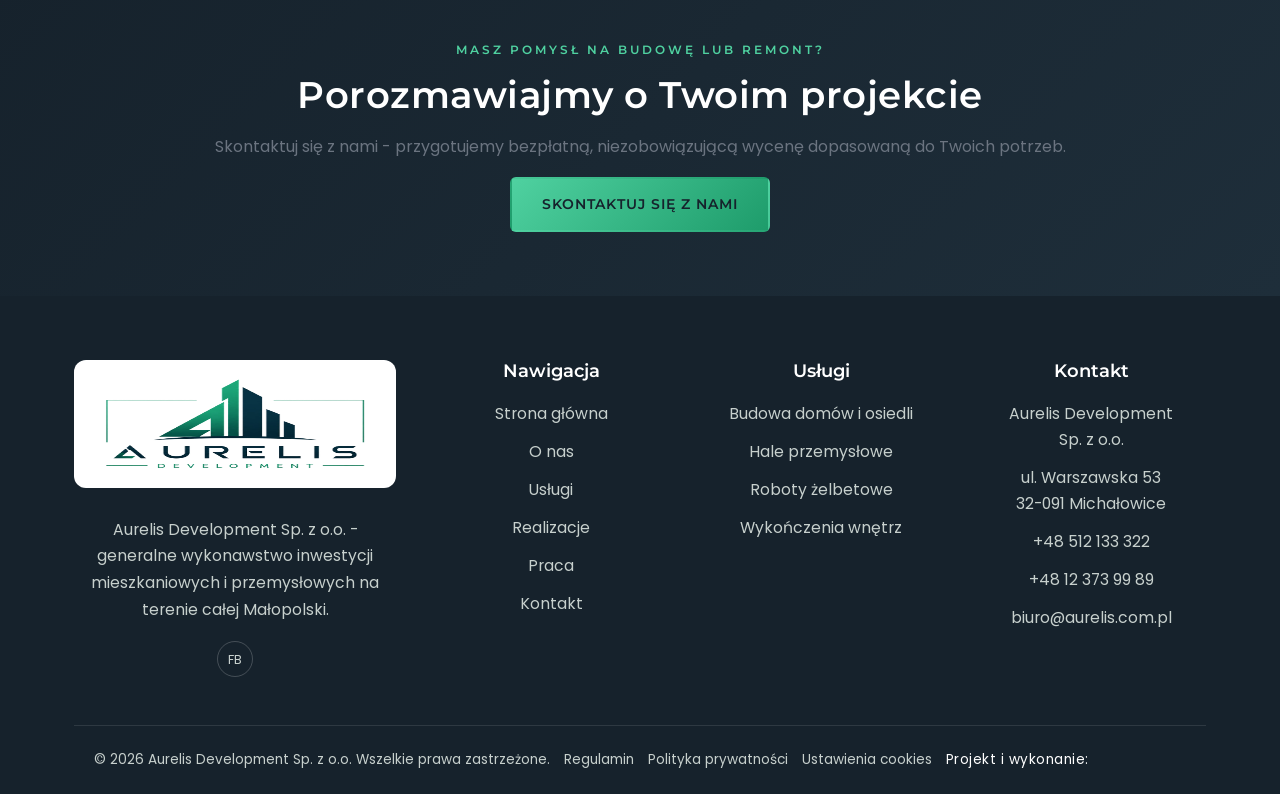
==== commit 83a14b8d: "Replace header/footer logo with new building-mark design New raster logo (transparent PNG + WebP via" ====
--- a/index.html
+++ b/index.html
@@ -101,7 +101,10 @@
 
 <header class="site-header">
   <div class="container">
-    <a href="index.html" class="logo"><img src="logo.svg" alt="Aurelis Development" width="216" height="144"></a>
+    <a href="index.html" class="logo"><picture>
+          <source srcset="logo.webp" type="image/webp">
+          <img src="logo.png" alt="Aurelis Development" width="733" height="500">
+        </picture></a>
     <nav class="main-nav" id="mainNav">
       <ul>
         <li><a href="index.html" class="active">Strona główna</a></li>
@@ -238,7 +241,10 @@
   <div class="container">
     <div class="footer-grid">
       <div>
-        <div class="footer-logo"><img src="logo.svg" alt="Aurelis Development" width="216" height="144"></div>
+        <div class="footer-logo"><picture>
+          <source srcset="logo.webp" type="image/webp">
+          <img src="logo.png" alt="Aurelis Development" width="733" height="500">
+        </picture></div>
         <p>Aurelis Development Sp. z o.o. - generalne wykonawstwo inwestycji mieszkaniowych i przemysłowych na terenie całej Małopolski.</p>
         <div class="social-links">
           <a href="https://www.facebook.com/profile.php?id=61591508803163" aria-label="Facebook" target="_blank" rel="noopener">FB</a>
--- a/style.css
+++ b/style.css
@@ -195,7 +195,7 @@
   -webkit-font-smoothing: antialiased;
 }
 
-img{ max-width:100%; display:block; }
+img{ max-width:100%; height:auto; display:block; }
 a{ color: inherit; text-decoration:none; }
 ul{ list-style:none; margin:0; padding:0; }
 
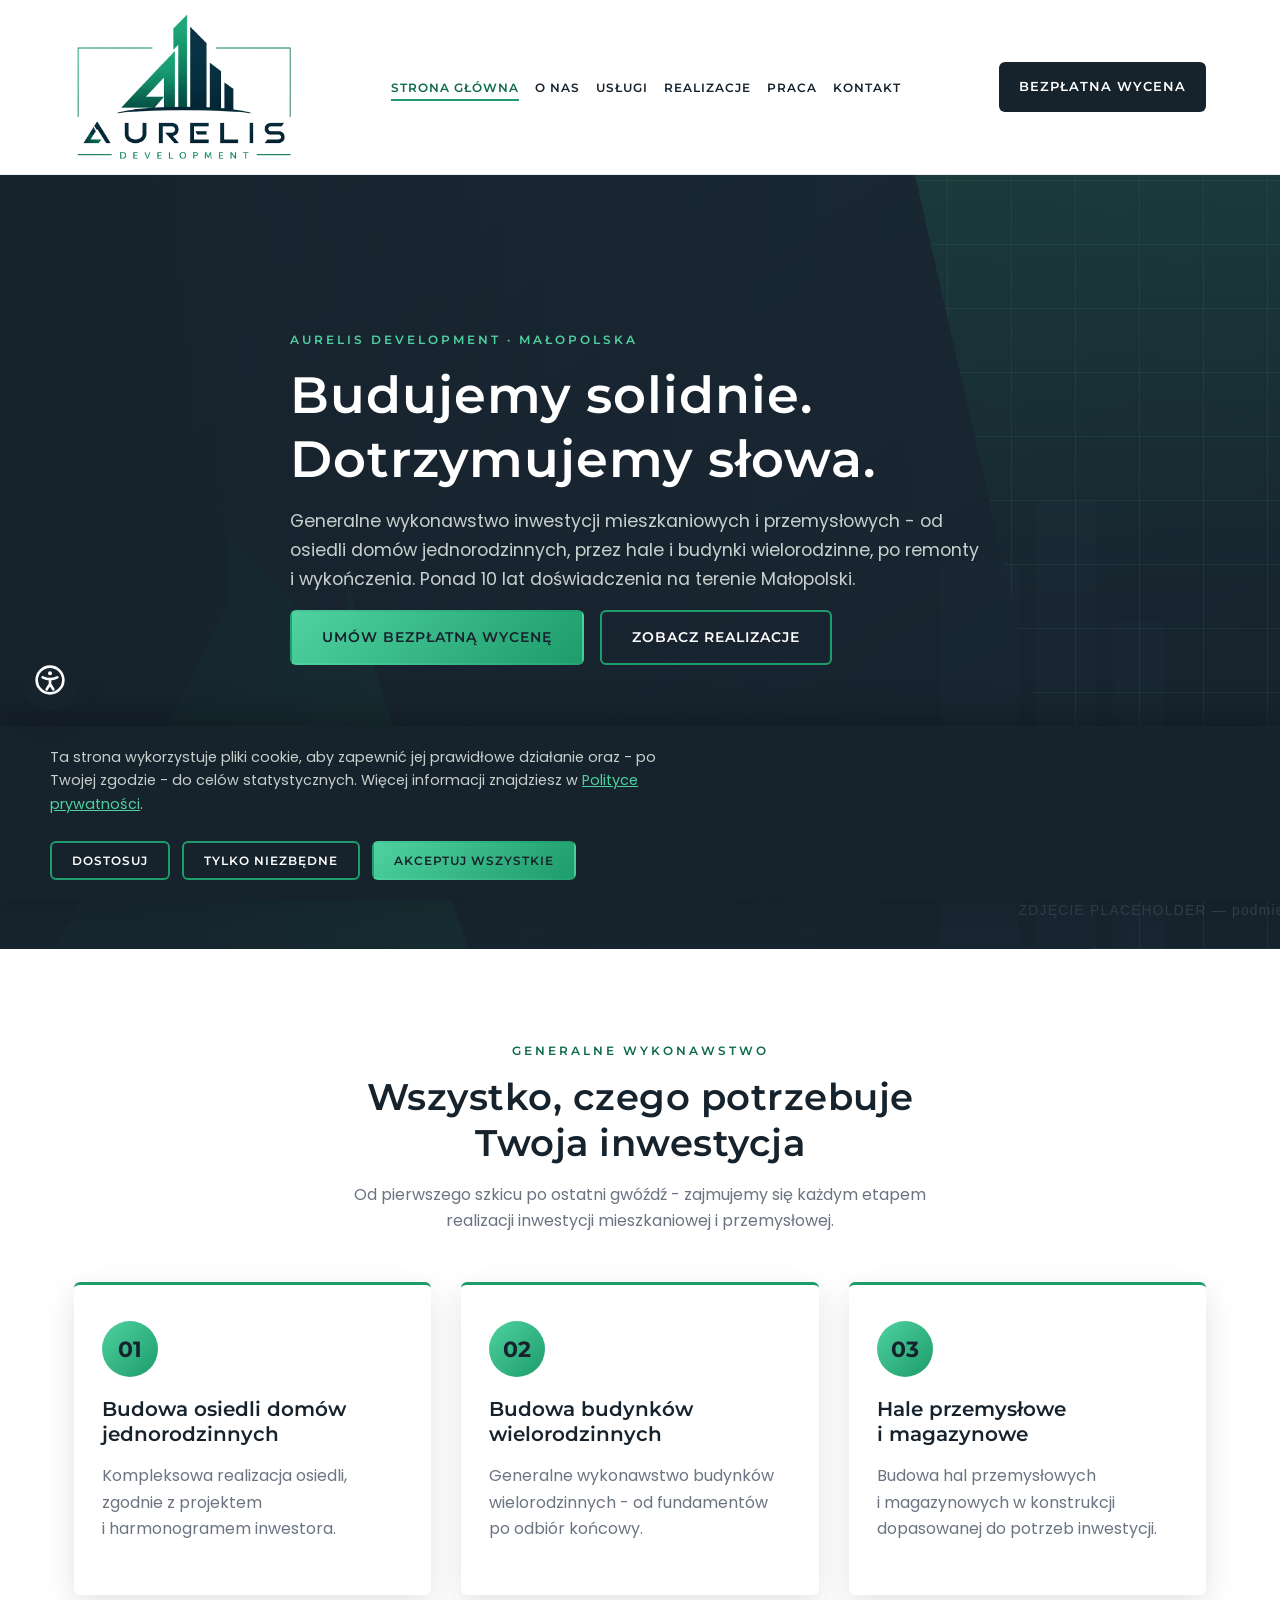
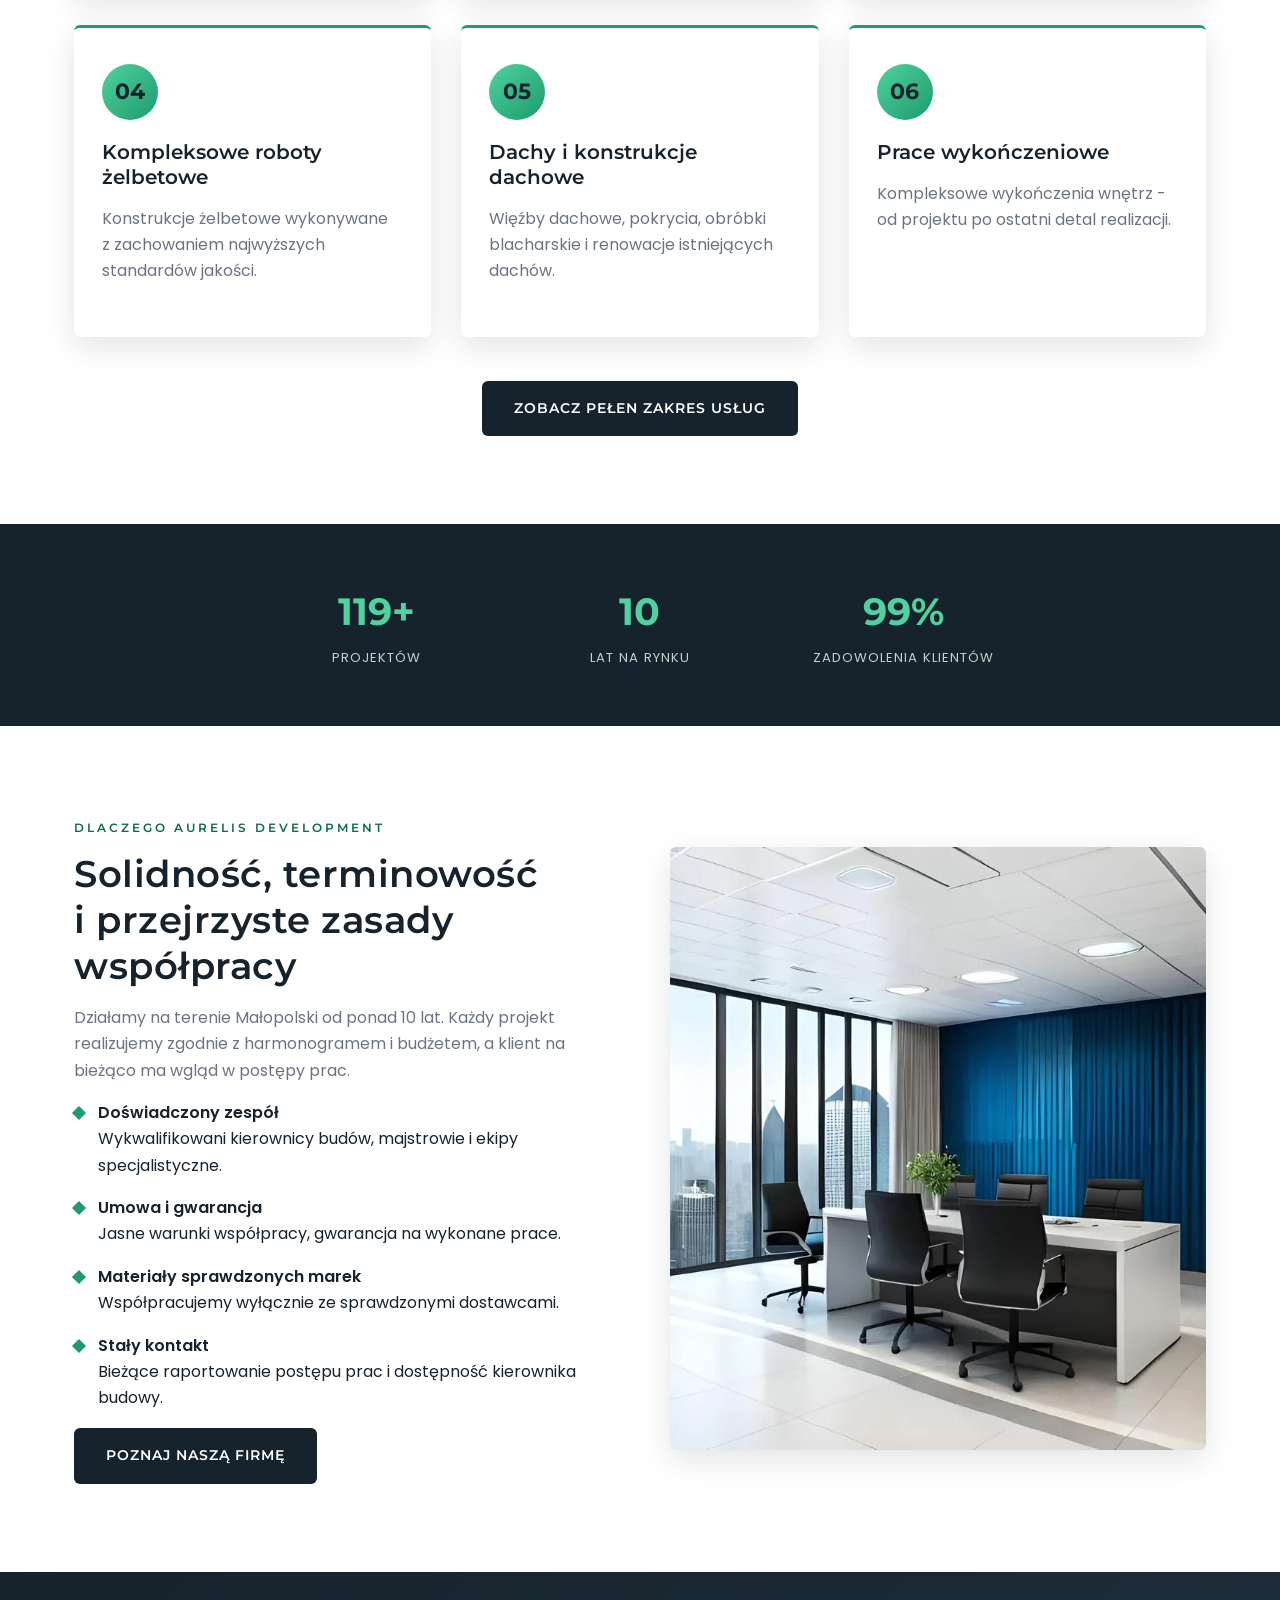
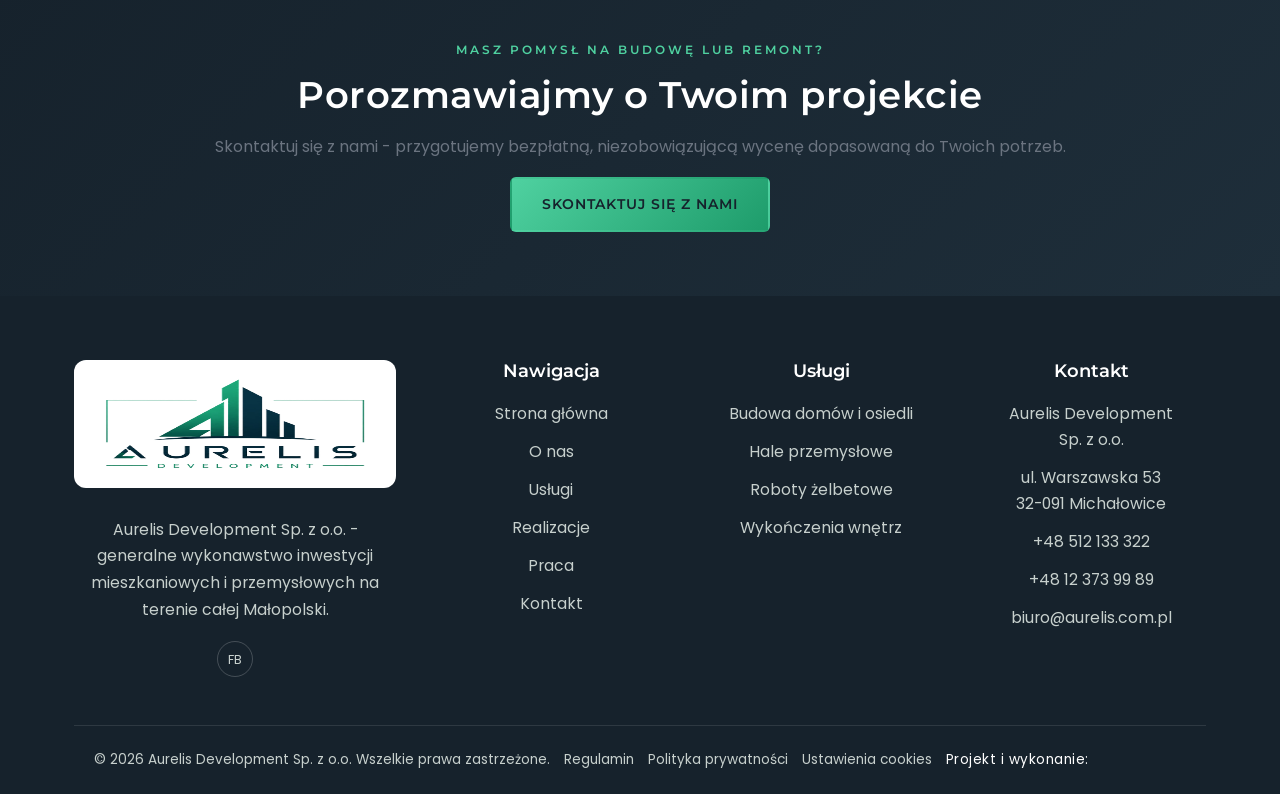
==== commit 9d989625: "Rename logo asset to Logoaurelis.png/.webp" ====
--- a/index.html
+++ b/index.html
@@ -102,8 +102,8 @@
 <header class="site-header">
   <div class="container">
     <a href="index.html" class="logo"><picture>
-          <source srcset="logo.webp" type="image/webp">
-          <img src="logo.png" alt="Aurelis Development" width="733" height="500">
+          <source srcset="Logoaurelis.webp" type="image/webp">
+          <img src="Logoaurelis.png" alt="Aurelis Development" width="733" height="500">
         </picture></a>
     <nav class="main-nav" id="mainNav">
       <ul>
@@ -242,8 +242,8 @@
     <div class="footer-grid">
       <div>
         <div class="footer-logo"><picture>
-          <source srcset="logo.webp" type="image/webp">
-          <img src="logo.png" alt="Aurelis Development" width="733" height="500">
+          <source srcset="Logoaurelis.webp" type="image/webp">
+          <img src="Logoaurelis.png" alt="Aurelis Development" width="733" height="500">
         </picture></div>
         <p>Aurelis Development Sp. z o.o. - generalne wykonawstwo inwestycji mieszkaniowych i przemysłowych na terenie całej Małopolski.</p>
         <div class="social-links">
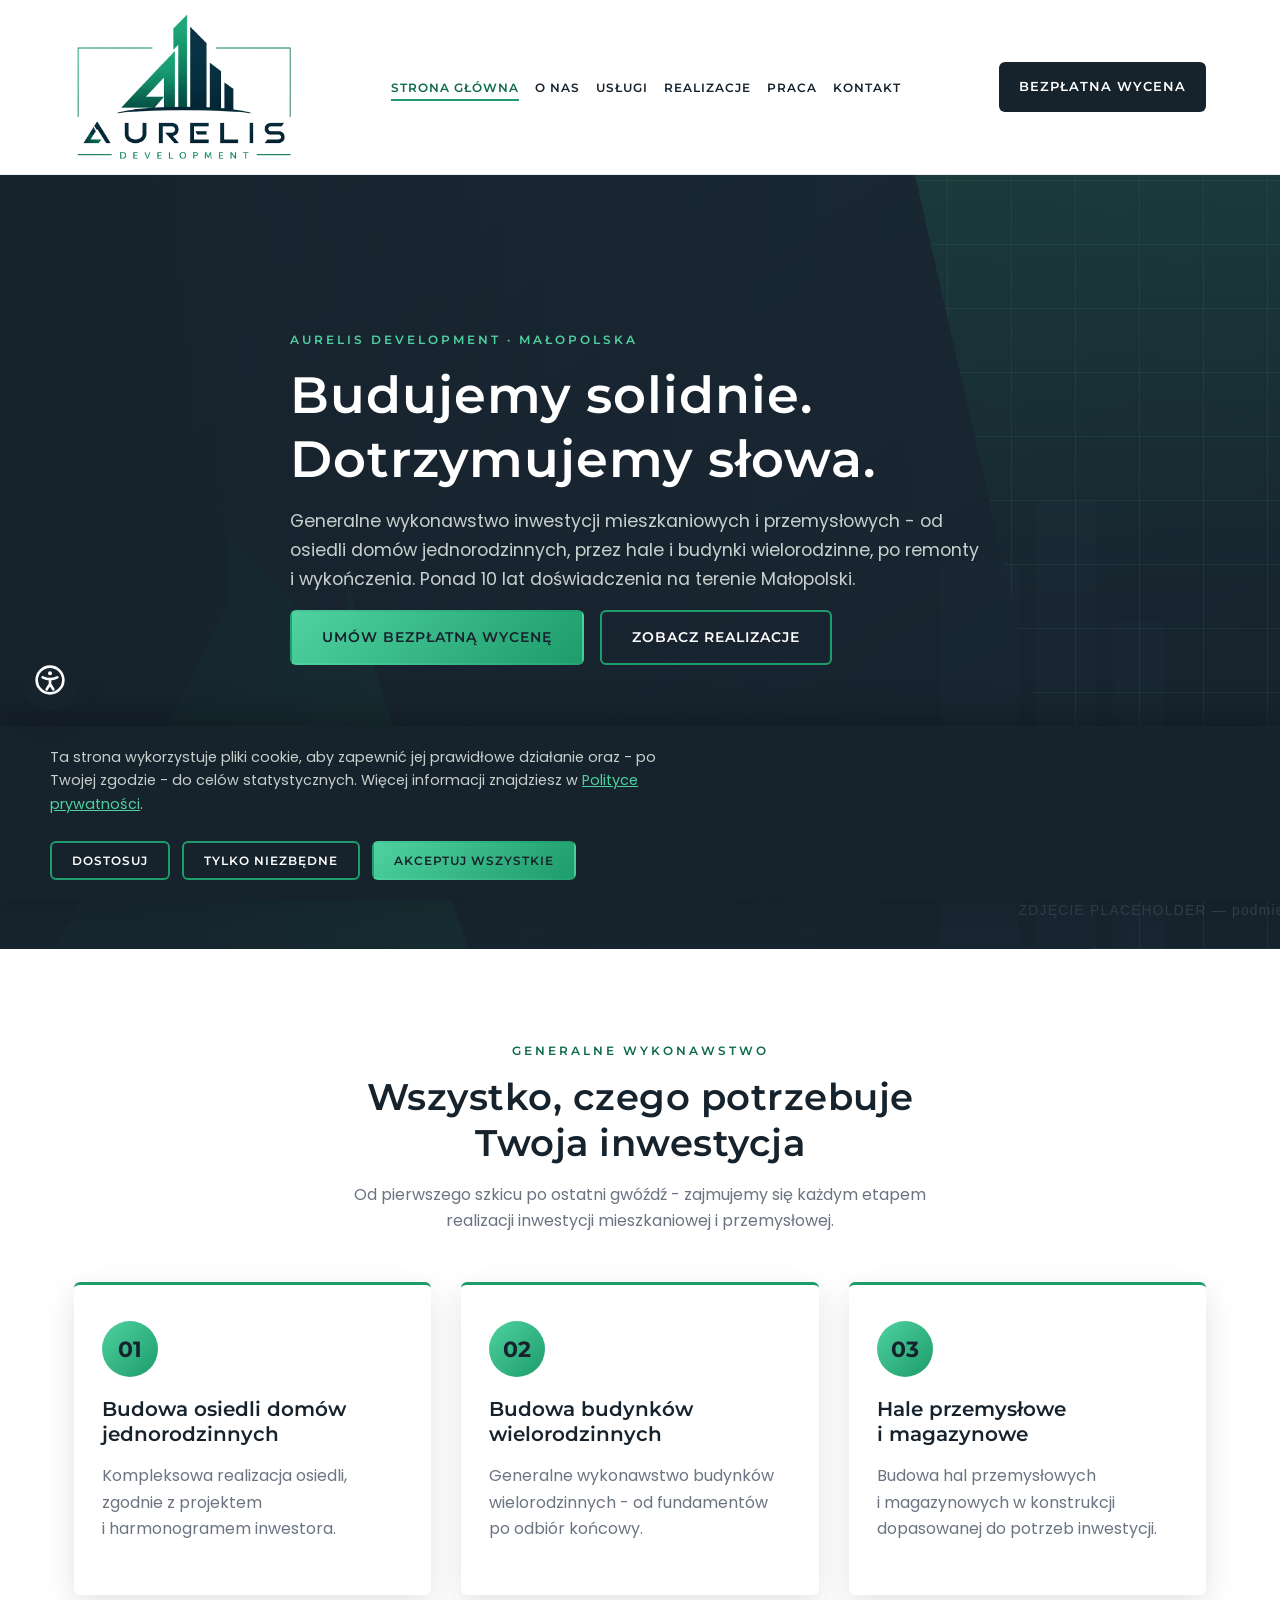
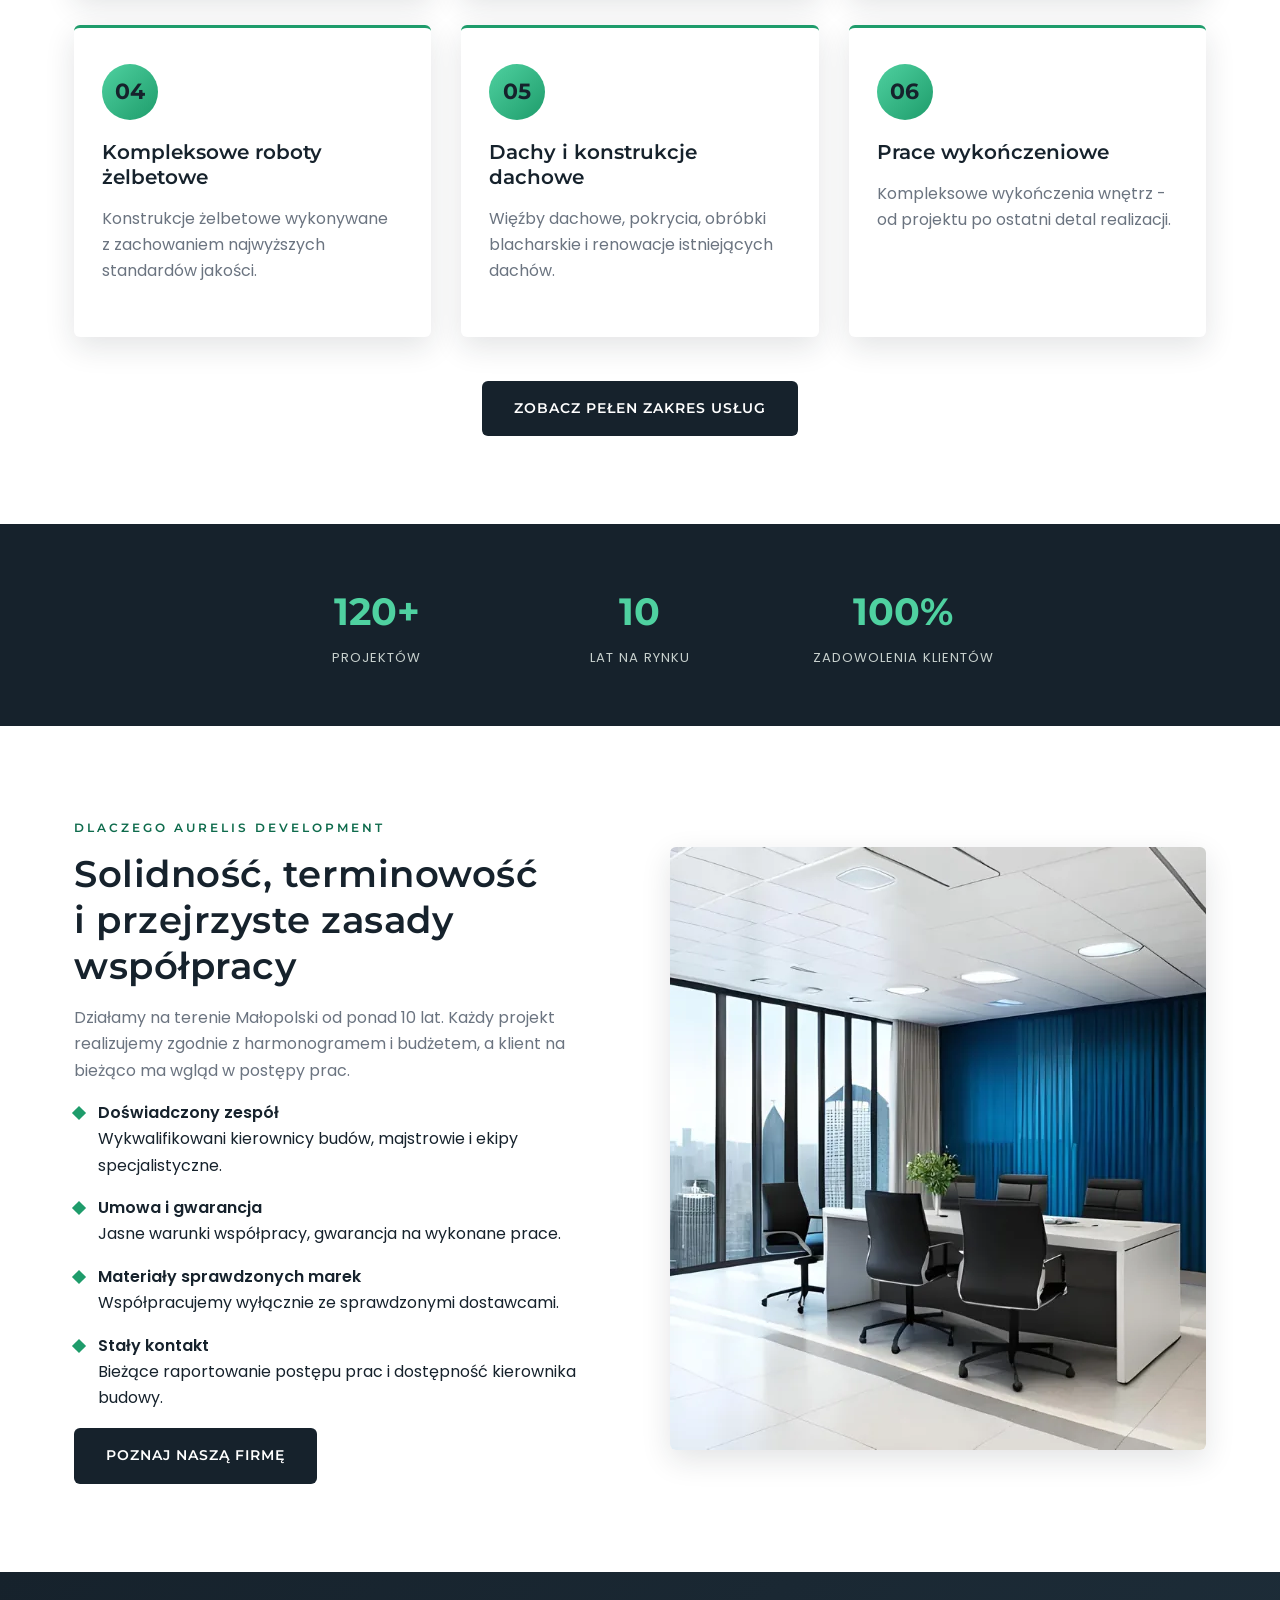
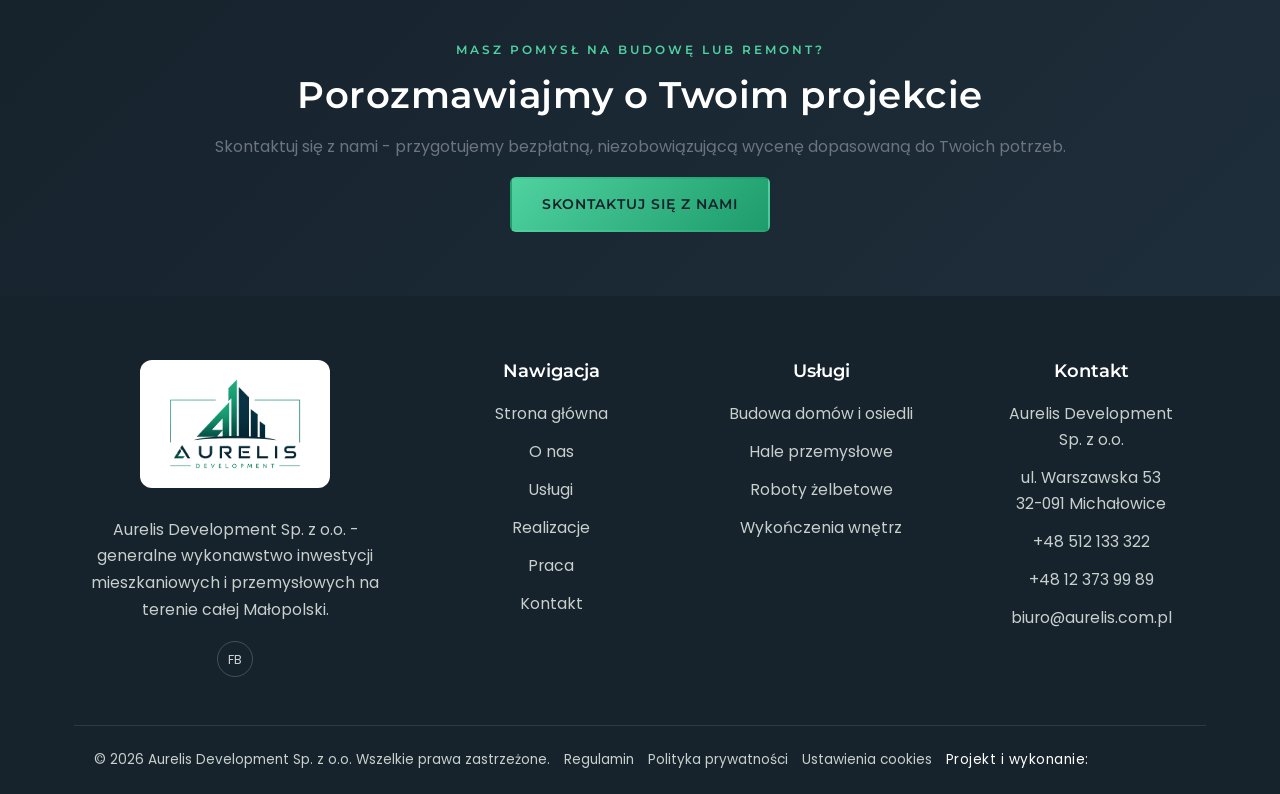
==== commit 5eec8fdd: "Fix stretched logo: drop conflicting width/height attributes When width/height HTML attributes are p" ====
--- a/index.html
+++ b/index.html
@@ -103,7 +103,7 @@
   <div class="container">
     <a href="index.html" class="logo"><picture>
           <source srcset="Logoaurelis.webp" type="image/webp">
-          <img src="Logoaurelis.png" alt="Aurelis Development" width="733" height="500">
+          <img src="Logoaurelis.png" alt="Aurelis Development">
         </picture></a>
     <nav class="main-nav" id="mainNav">
       <ul>
@@ -243,7 +243,7 @@
       <div>
         <div class="footer-logo"><picture>
           <source srcset="Logoaurelis.webp" type="image/webp">
-          <img src="Logoaurelis.png" alt="Aurelis Development" width="733" height="500">
+          <img src="Logoaurelis.png" alt="Aurelis Development">
         </picture></div>
         <p>Aurelis Development Sp. z o.o. - generalne wykonawstwo inwestycji mieszkaniowych i przemysłowych na terenie całej Małopolski.</p>
         <div class="social-links">
